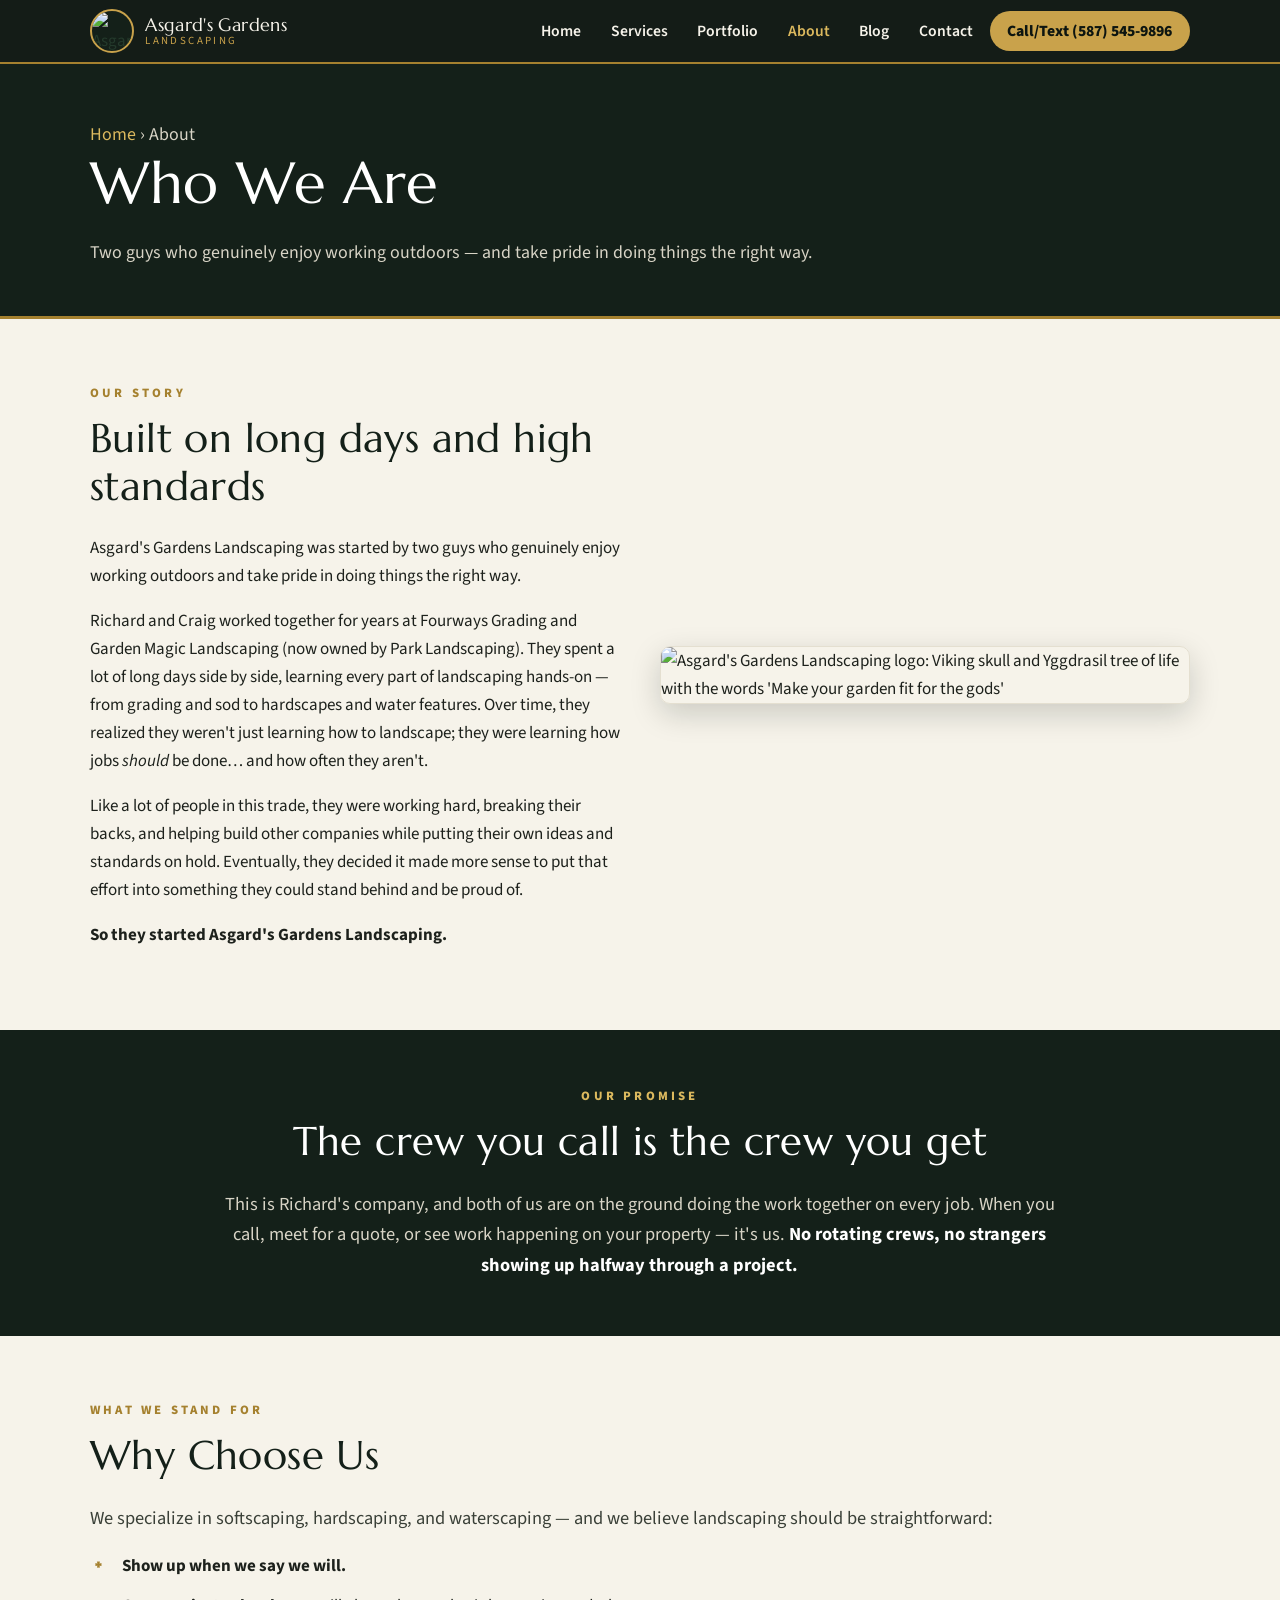
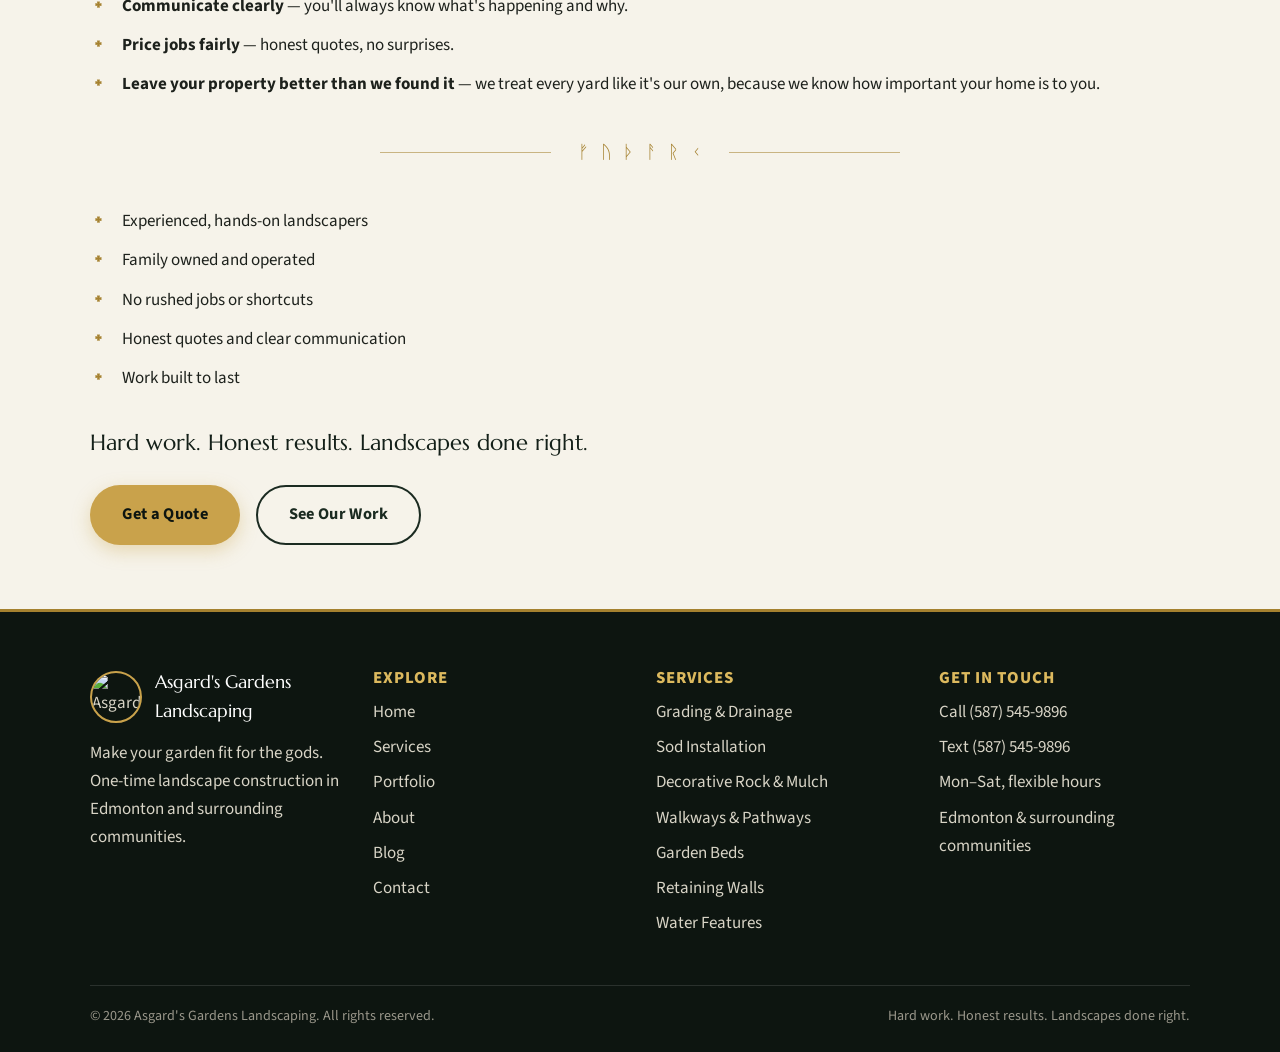
==== about.html @ a870ea30 "Point images at Squarespace CDN (binary upload unavailable via API)" ====
<!DOCTYPE html>
<html lang="en-CA">
<head>
  <meta charset="UTF-8">
  <meta name="viewport" content="width=device-width, initial-scale=1.0">
  <title>About Us | Asgard's Gardens Landscaping — Edmonton</title>
  <meta name="description" content="Asgard's Gardens Landscaping was started by Richard and Craig — hands-on Edmonton landscapers who do every job themselves. No rotating crews, no strangers. Family owned and operated. Call or text (587) 545-9896.">
  <link rel="canonical" href="https://asgardsgardenslandscaping.ca/about.html">
  <!-- TODO: replace asgardsgardenslandscaping.ca with the final domain everywhere -->
  <meta property="og:type" content="website">
  <meta property="og:title" content="About Us | Asgard's Gardens Landscaping">
  <meta property="og:description" content="Started by two guys who genuinely enjoy working outdoors. Richard and Craig do every job themselves — no rotating crews.">
  <meta property="og:image" content="https://asgardsgardenslandscaping.ca/https://images.squarespace-cdn.com/content/v1/694047f7a72a04063959a679/0494a3b2-a1cb-4e88-bb0c-d6bbcd4b5eaa/11178.png">
  <meta property="og:url" content="https://asgardsgardenslandscaping.ca/about.html">
  <meta name="twitter:card" content="summary_large_image">
  <link rel="preconnect" href="https://fonts.googleapis.com">
  <link rel="preconnect" href="https://fonts.gstatic.com" crossorigin>
  <link href="https://fonts.googleapis.com/css2?family=Marcellus&family=Source+Sans+3:ital,wght@0,400;0,600;0,700;1,400&display=swap" rel="stylesheet">
  <link rel="stylesheet" href="assets/css/style.css">
  <link rel="icon" type="image/webp" href="https://images.squarespace-cdn.com/content/v1/694047f7a72a04063959a679/f8ba49b5-67ca-477e-a8e2-eefa18473921/56887b1a-622c-43cf-9219-4ee832b93822-1_all_3742.png">
  <script type="application/ld+json">
  {
    "@context": "https://schema.org",
    "@type": "LandscapingBusiness",
    "name": "Asgard's Gardens Landscaping",
    "telephone": "+1-587-545-9896",
    "areaServed": "Edmonton, AB and surrounding communities",
    "openingHours": "Mo-Sa",
    "url": "https://asgardsgardenslandscaping.ca/about.html",
    "founder": [{ "@type": "Person", "name": "Richard" }, { "@type": "Person", "name": "Craig" }]
  }
  </script>
</head>
<body>
  <a class="skip-link" href="#main">Skip to content</a>

  <header class="site-header">
    <nav class="nav-inner" aria-label="Main navigation">
      <a class="brand" href="index.html">
        <img src="https://images.squarespace-cdn.com/content/v1/694047f7a72a04063959a679/f8ba49b5-67ca-477e-a8e2-eefa18473921/56887b1a-622c-43cf-9219-4ee832b93822-1_all_3742.png" alt="Asgard's Gardens Landscaping emblem: a Viking skull in a helmet beneath the Yggdrasil tree of life, with crossed axes" width="44" height="44">
        <span class="brand-name">Asgard's Gardens<small>Landscaping</small></span>
      </a>
      <button class="nav-toggle" aria-expanded="false" aria-controls="nav-links" aria-label="Toggle navigation menu">☰</button>
      <ul class="nav-links" id="nav-links">
        <li><a href="index.html">Home</a></li>
        <li><a href="services.html">Services</a></li>
        <li><a href="portfolio.html">Portfolio</a></li>
        <li><a href="about.html" aria-current="page">About</a></li>
        <li><a href="blog.html">Blog</a></li>
        <li><a href="contact.html">Contact</a></li>
        <li><a class="nav-call" href="tel:+15875459896">Call/Text (587) 545-9896</a></li>
      </ul>
    </nav>
  </header>

  <main id="main">
    <div class="page-hero">
      <div class="wrap">
        <p class="breadcrumb"><a href="index.html">Home</a> › About</p>
        <h1>Who We Are</h1>
        <p>Two guys who genuinely enjoy working outdoors — and take pride in doing things the right way.</p>
      </div>
    </div>

    <section aria-labelledby="story-heading">
      <div class="wrap">
        <div class="split">
          <div>
            <span class="eyebrow">Our story</span>
            <h2 id="story-heading">Built on long days and high standards</h2>
            <p>Asgard's Gardens Landscaping was started by two guys who genuinely enjoy working outdoors and take pride in doing things the right way.</p>
            <p>Richard and Craig worked together for years at Fourways Grading and Garden Magic Landscaping (now owned by Park Landscaping). They spent a lot of long days side by side, learning every part of landscaping hands-on — from grading and sod to hardscapes and water features. Over time, they realized they weren't just learning how to landscape; they were learning how jobs <em>should</em> be done… and how often they aren't.</p>
            <p>Like a lot of people in this trade, they were working hard, breaking their backs, and helping build other companies while putting their own ideas and standards on hold. Eventually, they decided it made more sense to put that effort into something they could stand behind and be proud of.</p>
            <p><strong>So they started Asgard's Gardens Landscaping.</strong></p>
          </div>
          <div>
            <img class="framed" src="https://images.squarespace-cdn.com/content/v1/694047f7a72a04063959a679/0494a3b2-a1cb-4e88-bb0c-d6bbcd4b5eaa/11178.png" alt="Asgard's Gardens Landscaping logo: Viking skull and Yggdrasil tree of life with the words 'Make your garden fit for the gods'" loading="lazy">
          </div>
        </div>
      </div>
    </section>

    <section class="section-dark" aria-labelledby="promise-heading" style="padding: 3.5rem 0;">
      <div class="wrap text-center">
        <span class="eyebrow">Our promise</span>
        <h2 id="promise-heading">The crew you call is the crew you get</h2>
        <p class="lede" style="max-width: 46em; margin: 0 auto;">This is Richard's company, and both of us are on the ground doing the work together on every job. When you call, meet for a quote, or see work happening on your property — it's us. <strong style="color:#fff;">No rotating crews, no strangers showing up halfway through a project.</strong></p>
      </div>
    </section>

    <section aria-labelledby="values-heading">
      <div class="wrap">
        <span class="eyebrow">What we stand for</span>
        <h2 id="values-heading">Why Choose Us</h2>
        <p class="lede">We specialize in softscaping, hardscaping, and waterscaping — and we believe landscaping should be straightforward:</p>
        <ul class="checklist">
          <li><strong>Show up when we say we will.</strong></li>
          <li><strong>Communicate clearly</strong> — you'll always know what's happening and why.</li>
          <li><strong>Price jobs fairly</strong> — honest quotes, no surprises.</li>
          <li><strong>Leave your property better than we found it</strong> — we treat every yard like it's our own, because we know how important your home is to you.</li>
        </ul>
        <div class="rune-divider" aria-hidden="true"><span>ᚠᚢᚦᚨᚱᚲ</span></div>
        <ul class="checklist">
          <li>Experienced, hands-on landscapers</li>
          <li>Family owned and operated</li>
          <li>No rushed jobs or shortcuts</li>
          <li>Honest quotes and clear communication</li>
          <li>Work built to last</li>
        </ul>
        <p style="font-family: var(--font-display); font-size: 1.4rem; margin-top: 2rem; color: var(--pine-900);">Hard work. Honest results. Landscapes done right.</p>
        <div class="btn-row">
          <a class="btn btn-gold" href="contact.html">Get a Quote</a>
          <a class="btn btn-outline-dark" href="portfolio.html">See Our Work</a>
        </div>
      </div>
    </section>
  </main>

  <footer class="site-footer">
    <div class="wrap">
      <div class="footer-grid">
        <div>
          <div class="footer-brand">
            <img src="https://images.squarespace-cdn.com/content/v1/694047f7a72a04063959a679/f8ba49b5-67ca-477e-a8e2-eefa18473921/56887b1a-622c-43cf-9219-4ee832b93822-1_all_3742.png" alt="Asgard's Gardens Landscaping emblem" width="52" height="52" loading="lazy">
            <span>Asgard's Gardens Landscaping</span>
          </div>
          <p>Make your garden fit for the gods. One-time landscape construction in Edmonton and surrounding communities.</p>
        </div>
        <nav aria-label="Footer navigation">
          <h3>Explore</h3>
          <ul class="footer-nav">
            <li><a href="index.html">Home</a></li>
            <li><a href="services.html">Services</a></li>
            <li><a href="portfolio.html">Portfolio</a></li>
            <li><a href="about.html">About</a></li>
            <li><a href="blog.html">Blog</a></li>
            <li><a href="contact.html">Contact</a></li>
          </ul>
        </nav>
        <nav aria-label="Footer services">
          <h3>Services</h3>
          <ul class="footer-nav">
            <li><a href="services.html#grading">Grading &amp; Drainage</a></li>
            <li><a href="services.html#sod">Sod Installation</a></li>
            <li><a href="services.html#rock">Decorative Rock &amp; Mulch</a></li>
            <li><a href="services.html#walkways">Walkways &amp; Pathways</a></li>
            <li><a href="services.html#garden-beds">Garden Beds</a></li>
            <li><a href="services.html#retaining-walls">Retaining Walls</a></li>
            <li><a href="services.html#water-features">Water Features</a></li>
          </ul>
        </nav>
        <div>
          <h3>Get in touch</h3>
          <ul class="footer-nav">
            <li><a href="tel:+15875459896">Call (587) 545-9896</a></li>
            <li><a href="sms:+15875459896">Text (587) 545-9896</a></li>
            <li>Mon–Sat, flexible hours</li>
            <li>Edmonton &amp; surrounding communities</li>
          </ul>
        </div>
      </div>
      <div class="footer-bottom">
        <span>© <span data-year>2026</span> Asgard's Gardens Landscaping. All rights reserved.</span>
        <span>Hard work. Honest results. Landscapes done right.</span>
      </div>
    </div>
  </footer>

  <script src="assets/js/main.js" defer></script>
</body>
</html>
---- assets/css/style.css ----
/* ============================================================
   Asgard's Gardens Landscaping — site styles
   Theme: tasteful Norse — deep forest green, stone, muted gold.
   ============================================================ */

:root {
  --pine-950: #0d1510;
  --pine-900: #142019;
  --pine-800: #1b2b21;
  --pine-700: #243a2c;
  --gold: #c9a24b;
  --gold-bright: #dcb95e;
  --gold-deep: #a5812f;
  --cream: #f6f3ea;
  --cream-dark: #ece7d8;
  --stone: #d8d4c6;
  --stone-mid: #9a978b;
  --stone-dark: #5c5f55;
  --ink: #1d211c;
  --ink-soft: #3a4038;
  --white: #ffffff;

  --font-display: "Marcellus", "Palatino Linotype", "Book Antiqua", Georgia, serif;
  --font-body: "Source Sans 3", -apple-system, BlinkMacSystemFont, "Segoe UI",
    Roboto, Helvetica, Arial, sans-serif;

  --radius: 10px;
  --shadow: 0 10px 30px rgba(13, 21, 16, 0.18);
  --shadow-soft: 0 4px 14px rgba(13, 21, 16, 0.10);
  --maxw: 1140px;
}

* { box-sizing: border-box; }
html { scroll-behavior: smooth; }
body {
  margin: 0;
  font-family: var(--font-body);
  color: var(--ink);
  background: var(--cream);
  line-height: 1.65;
  font-size: 17px;
  -webkit-font-smoothing: antialiased;
}
img { max-width: 100%; height: auto; display: block; }
h1, h2, h3, h4 {
  font-family: var(--font-display);
  font-weight: 400;
  line-height: 1.2;
  color: var(--pine-900);
  margin: 0 0 0.6em;
  letter-spacing: 0.01em;
}
h1 { font-size: clamp(2.2rem, 5vw, 3.6rem); }
h2 { font-size: clamp(1.7rem, 3.4vw, 2.5rem); }
h3 { font-size: 1.35rem; }
p { margin: 0 0 1em; }
a { color: var(--pine-700); }
a:hover { color: var(--gold-deep); }

.wrap { max-width: var(--maxw); margin: 0 auto; padding: 0 1.25rem; }
section { padding: 4rem 0; }

/* ---------- Runic divider (used sparingly) ---------- */
.rune-divider {
  display: flex; align-items: center; gap: 1rem;
  margin: 2.5rem auto; max-width: 520px;
  color: var(--gold-deep);
}
.rune-divider::before, .rune-divider::after {
  content: ""; height: 1px; flex: 1;
  background: currentColor; opacity: 0.55;
}
.rune-divider span {
  font-size: 1.1rem; letter-spacing: 0.65em; text-indent: 0.65em;
  white-space: nowrap; user-select: none;
}

/* ---------- Buttons ---------- */
.btn {
  display: inline-block; text-decoration: none; font-weight: 700;
  font-size: 1.02rem; letter-spacing: 0.02em;
  padding: 0.9rem 1.9rem; border-radius: 999px;
  border: 2px solid transparent; cursor: pointer;
  transition: transform 0.15s ease, box-shadow 0.15s ease, background 0.15s ease;
}
.btn:active { transform: translateY(1px); }
.btn-gold {
  background: var(--gold); color: var(--pine-950);
  box-shadow: 0 6px 18px rgba(201, 162, 75, 0.35);
}
.btn-gold:hover { background: var(--gold-bright); color: var(--pine-950); }
.btn-outline-light {
  border-color: rgba(255,255,255,0.85); color: #fff; background: transparent;
}
.btn-outline-light:hover { background: rgba(255,255,255,0.12); color: #fff; }
.btn-outline-dark {
  border-color: var(--pine-800); color: var(--pine-800); background: transparent;
}
.btn-outline-dark:hover { background: var(--pine-800); color: #fff; }
.btn-row { display: flex; gap: 1rem; flex-wrap: wrap; margin-top: 1.5rem; }

/* ---------- Header / nav ---------- */
.site-header {
  position: sticky; top: 0; z-index: 100;
  background: rgba(13, 21, 16, 0.97);
  border-bottom: 2px solid var(--gold-deep);
  backdrop-filter: blur(6px);
}
.nav-inner {
  max-width: var(--maxw); margin: 0 auto; padding: 0.55rem 1.25rem;
  display: flex; align-items: center; gap: 1rem;
}
.brand { display: flex; align-items: center; gap: 0.7rem; text-decoration: none; margin-right: auto; }
.brand img {
  width: 44px; height: 44px; object-fit: cover; object-position: top;
  border-radius: 50%; border: 2px solid var(--gold);
  background: var(--pine-900);
}
.brand-name {
  font-family: var(--font-display); color: var(--cream);
  font-size: 1.15rem; line-height: 1.15; letter-spacing: 0.02em;
}
.brand-name small {
  display: block; font-family: var(--font-body); font-size: 0.68rem;
  letter-spacing: 0.22em; text-transform: uppercase; color: var(--gold);
}
.nav-links { display: flex; align-items: center; gap: 0.25rem; list-style: none; margin: 0; padding: 0; }
.nav-links a {
  color: var(--cream); text-decoration: none; font-weight: 600; font-size: 0.98rem;
  padding: 0.55rem 0.8rem; border-radius: 6px;
}
.nav-links a:hover { color: var(--gold-bright); background: rgba(255,255,255,0.06); }
.nav-links a[aria-current="page"] { color: var(--gold-bright); }
.nav-call {
  background: var(--gold); color: var(--pine-950) !important;
  border-radius: 999px !important; padding: 0.55rem 1.1rem !important;
  font-weight: 800 !important; white-space: nowrap;
}
.nav-call:hover { background: var(--gold-bright) !important; color: var(--pine-950) !important; }
.nav-toggle {
  display: none; background: none; border: 2px solid var(--gold);
  color: var(--gold); border-radius: 8px; font-size: 1.3rem;
  padding: 0.25rem 0.65rem; cursor: pointer; line-height: 1.4;
}

/* ---------- Hero ---------- */
.hero {
  position: relative; min-height: min(88vh, 760px);
  display: flex; align-items: center;
  color: #fff; overflow: hidden; background: var(--pine-950);
}
.hero-bg {
  position: absolute; inset: 0; width: 100%; height: 100%;
  object-fit: cover; object-position: center 35%;
}
.hero::after {
  content: ""; position: absolute; inset: 0;
  background: linear-gradient(to bottom, rgba(13,21,16,0.55) 0%, rgba(13,21,16,0.35) 45%, rgba(13,21,16,0.78) 100%);
}
.hero-content { position: relative; z-index: 1; max-width: var(--maxw); margin: 0 auto; padding: 5rem 1.25rem; width: 100%; }
.hero-kicker {
  color: var(--gold-bright); text-transform: uppercase; letter-spacing: 0.28em;
  font-size: 0.82rem; font-weight: 700; margin-bottom: 1rem;
}
.hero h1 { color: #fff; max-width: 14em; margin-bottom: 0.5em; text-wrap: balance; }
.hero p.lede { font-size: 1.25rem; color: var(--stone); max-width: 34em; }

/* ---------- Page hero (interior pages) ---------- */
.page-hero {
  background: var(--pine-900); color: #fff; padding: 3.5rem 0 3rem;
  border-bottom: 3px solid var(--gold-deep);
}
.page-hero h1 { color: #fff; margin-bottom: 0.35em; }
.page-hero p { color: var(--stone); max-width: 44em; font-size: 1.12rem; margin: 0; }
.breadcrumb { font-size: 0.85rem; color: var(--stone-mid); margin-bottom: 0.75rem; }
.breadcrumb a { color: var(--gold-bright); text-decoration: none; }

/* ---------- Bold statement strip ---------- */
.creed-strip {
  background: var(--pine-950); color: var(--cream);
  text-align: center; padding: 3rem 1.25rem;
  border-top: 2px solid var(--gold-deep); border-bottom: 2px solid var(--gold-deep);
}
.creed-strip p {
  font-family: var(--font-display); font-size: clamp(1.4rem, 3vw, 2.1rem);
  margin: 0.15em 0; letter-spacing: 0.02em;
}
.creed-strip p strong { color: var(--gold-bright); font-weight: 400; }

/* ---------- Cards / grids ---------- */
.card-grid {
  display: grid; gap: 1.4rem; margin-top: 2rem;
  grid-template-columns: repeat(auto-fill, minmax(280px, 1fr));
}
.card {
  background: #fff; border-radius: var(--radius); overflow: hidden;
  box-shadow: var(--shadow-soft); border: 1px solid #e4dfd0;
  display: flex; flex-direction: column;
  transition: transform 0.18s ease, box-shadow 0.18s ease;
}
.card:hover { transform: translateY(-4px); box-shadow: var(--shadow); }
.card img { aspect-ratio: 4/3; object-fit: cover; width: 100%; }
.card-body { padding: 1.4rem 1.4rem 1.6rem; display: flex; flex-direction: column; flex: 1; }
.card-body h3 { margin-bottom: 0.4em; }
.card-body p { color: var(--ink-soft); font-size: 0.98rem; flex: 1; }
.card-link { font-weight: 700; color: var(--gold-deep); text-decoration: none; margin-top: 0.6rem; }
.card-link:hover { text-decoration: underline; }

/* ---------- Photo strip (home) ---------- */
.photo-strip {
  display: grid; gap: 0.8rem;
  grid-template-columns: repeat(auto-fit, minmax(220px, 1fr));
  margin-top: 2rem;
}
.photo-strip figure { margin: 0; border-radius: var(--radius); overflow: hidden; box-shadow: var(--shadow-soft); }
.photo-strip img { aspect-ratio: 1/1; object-fit: cover; width: 100%; transition: transform 0.3s ease; }
.photo-strip figure:hover img { transform: scale(1.04); }

/* ---------- Split layout ---------- */
.split { display: grid; gap: 2.5rem; align-items: center; }
@media (min-width: 860px) { .split { grid-template-columns: 1fr 1fr; } }
.split img.framed {
  border-radius: var(--radius); box-shadow: var(--shadow);
  border: 1px solid #e4dfd0;
}

/* ---------- Checklist ---------- */
.checklist { list-style: none; margin: 1.2rem 0; padding: 0; }
.checklist li { position: relative; padding-left: 2rem; margin-bottom: 0.7rem; }
.checklist li::before {
  content: "᛭"; position: absolute; left: 0.2rem; top: 0;
  color: var(--gold-deep); font-weight: 700;
}

/* ---------- Testimonials ---------- */
.testimonials { background: var(--cream-dark); }
.testimonial-grid { display: grid; gap: 1.4rem; margin-top: 2rem; grid-template-columns: repeat(auto-fit, minmax(300px, 1fr)); }
.testimonial {
  background: #fff; border-radius: var(--radius); padding: 1.8rem;
  border-left: 4px solid var(--gold); box-shadow: var(--shadow-soft);
}
.testimonial blockquote { margin: 0 0 1rem; font-style: italic; color: var(--ink-soft); }
.testimonial cite { font-style: normal; font-weight: 700; color: var(--pine-800); }
.placeholder-note {
  display: inline-block; margin-top: 0.8rem; font-size: 0.78rem; font-weight: 700;
  letter-spacing: 0.08em; text-transform: uppercase;
  background: #f3e6c3; color: #7a5f16; border: 1px dashed #b89a3e;
  padding: 0.3rem 0.7rem; border-radius: 6px;
}

/* ---------- CTA band ---------- */
.cta-band {
  background: var(--pine-800); color: #fff; text-align: center;
  padding: 4rem 1.25rem; border-top: 3px solid var(--gold-deep);
}
.cta-band h2 { color: #fff; }
.cta-band p { color: var(--stone); max-width: 36em; margin: 0 auto 0.5rem; }
.cta-band .btn-row { justify-content: center; }

/* ---------- Services page ---------- */
.service-block { padding: 3.5rem 0; border-bottom: 1px solid #ddd8c6; }
.service-block:last-of-type { border-bottom: none; }
.service-block .split { align-items: start; }
.service-num {
  font-family: var(--font-display); color: var(--gold-deep);
  font-size: 0.95rem; letter-spacing: 0.25em; text-transform: uppercase;
  display: block; margin-bottom: 0.4rem;
}
.service-cta { margin-top: 1.4rem; }

/* ---------- Portfolio gallery + lightbox ---------- */
.gallery {
  display: grid; gap: 1rem; margin-top: 2rem;
  grid-template-columns: repeat(auto-fill, minmax(260px, 1fr));
}
.gallery figure {
  margin: 0; border-radius: var(--radius); overflow: hidden; cursor: zoom-in;
  box-shadow: var(--shadow-soft); background: #fff; border: 1px solid #e4dfd0;
}
.gallery img { aspect-ratio: 4/3; object-fit: cover; width: 100%; transition: transform 0.3s ease; }
.gallery figure:hover img { transform: scale(1.05); }
.gallery figcaption { padding: 0.8rem 1rem; font-size: 0.92rem; color: var(--ink-soft); }
.lightbox {
  position: fixed; inset: 0; z-index: 200; display: none;
  align-items: center; justify-content: center;
  background: rgba(10, 15, 12, 0.92); padding: 2rem;
}
.lightbox.open { display: flex; }
.lightbox img {
  max-width: min(92vw, 1100px); max-height: 82vh; object-fit: contain;
  border-radius: 8px; border: 2px solid var(--gold-deep);
}
.lightbox figcaption { color: var(--stone); text-align: center; margin-top: 0.8rem; font-size: 1rem; }
.lightbox-close, .lightbox-prev, .lightbox-next {
  position: absolute; background: rgba(255,255,255,0.08); color: #fff;
  border: 1px solid rgba(255,255,255,0.35); border-radius: 50%;
  width: 48px; height: 48px; font-size: 1.4rem; cursor: pointer;
  display: flex; align-items: center; justify-content: center;
}
.lightbox-close:hover, .lightbox-prev:hover, .lightbox-next:hover { background: var(--gold); color: var(--pine-950); }
.lightbox-close { top: 1.2rem; right: 1.2rem; }
.lightbox-prev { left: 1.2rem; top: 50%; transform: translateY(-50%); }
.lightbox-next { right: 1.2rem; top: 50%; transform: translateY(-50%); }

/* ---------- Blog page ---------- */
.blog-hero-card {
  background: #fff; border-radius: var(--radius); box-shadow: var(--shadow-soft);
  border: 1px solid #e4dfd0; padding: 2.2rem; margin-top: 2rem;
}
.blog-topics { display: grid; gap: 1rem; margin-top: 1.5rem; grid-template-columns: repeat(auto-fit, minmax(240px, 1fr)); }
.blog-topic {
  background: var(--pine-900); color: var(--cream); border-radius: var(--radius);
  padding: 1.4rem; border-top: 3px solid var(--gold);
}
.blog-topic h3 { color: var(--gold-bright); font-size: 1.1rem; }
.blog-topic p { font-size: 0.95rem; color: var(--stone); margin: 0; }

/* ---------- Contact ---------- */
.contact-actions { display: grid; gap: 1.2rem; margin: 2rem 0; grid-template-columns: repeat(auto-fit, minmax(260px, 1fr)); }
.contact-card {
  background: #fff; border-radius: var(--radius); padding: 2rem; text-align: center;
  box-shadow: var(--shadow-soft); border: 1px solid #e4dfd0;
}
.contact-card h3 { margin-bottom: 0.3em; }
.contact-card .big-number {
  font-family: var(--font-display); font-size: 1.7rem; color: var(--pine-900);
  display: block; margin: 0.4rem 0 1rem; text-decoration: none;
}
.contact-card .big-number:hover { color: var(--gold-deep); }
.quote-form {
  background: #fff; border-radius: var(--radius); padding: 2.2rem;
  box-shadow: var(--shadow-soft); border: 1px solid #e4dfd0; margin-top: 2rem;
}
.form-grid { display: grid; gap: 1.1rem; grid-template-columns: 1fr 1fr; }
.form-grid .full { grid-column: 1 / -1; }
label { display: block; font-weight: 700; margin-bottom: 0.35rem; font-size: 0.95rem; }
input[type="text"], input[type="tel"], select, textarea {
  width: 100%; padding: 0.8rem 0.9rem; font-size: 1rem; font-family: inherit;
  border: 1.5px solid #cfc9b4; border-radius: 8px; background: var(--cream);
  color: var(--ink);
}
input:focus, select:focus, textarea:focus {
  outline: 3px solid rgba(201, 162, 75, 0.4); border-color: var(--gold-deep);
}
textarea { min-height: 130px; resize: vertical; }
.form-hint { font-size: 0.9rem; color: var(--stone-dark); margin-top: 0.8rem; }
.info-list { list-style: none; padding: 0; margin: 1rem 0; }
.info-list li { margin-bottom: 0.6rem; }
.info-list strong { color: var(--pine-800); }

/* ---------- Footer ---------- */
.site-footer { background: var(--pine-950); color: var(--stone); padding: 3.5rem 0 1.5rem; border-top: 3px solid var(--gold-deep); }
.footer-grid { display: grid; gap: 2rem; grid-template-columns: repeat(auto-fit, minmax(230px, 1fr)); margin-bottom: 2.5rem; }
.site-footer h3 { color: var(--gold-bright); font-size: 1.05rem; letter-spacing: 0.06em; text-transform: uppercase; font-family: var(--font-body); font-weight: 800; }
.site-footer a { color: var(--stone); text-decoration: none; }
.site-footer a:hover { color: var(--gold-bright); }
.footer-nav { list-style: none; padding: 0; margin: 0; }
.footer-nav li { margin-bottom: 0.45rem; }
.footer-brand { display: flex; align-items: center; gap: 0.8rem; margin-bottom: 0.8rem; }
.footer-brand img { width: 52px; height: 52px; object-fit: cover; object-position: top; border-radius: 50%; border: 2px solid var(--gold); }
.footer-brand span { font-family: var(--font-display); color: #fff; font-size: 1.1rem; }
.footer-bottom {
  border-top: 1px solid rgba(255,255,255,0.12); padding-top: 1.2rem;
  display: flex; justify-content: space-between; gap: 1rem; flex-wrap: wrap;
  font-size: 0.88rem; color: var(--stone-mid);
}

/* ---------- Utilities ---------- */
.text-center { text-align: center; }
.lede { font-size: 1.15rem; color: var(--ink-soft); }
.section-dark { background: var(--pine-900); color: var(--cream); }
.section-dark h2, .section-dark h3 { color: #fff; }
.section-dark .lede, .section-dark p { color: var(--stone); }
.eyebrow {
  text-transform: uppercase; letter-spacing: 0.25em; font-size: 0.8rem;
  font-weight: 800; color: var(--gold-deep); margin-bottom: 0.6rem; display: block;
}
.section-dark .eyebrow { color: var(--gold-bright); }
.skip-link {
  position: absolute; left: -9999px; top: 0; background: var(--gold);
  color: var(--pine-950); padding: 0.6rem 1rem; z-index: 300; font-weight: 700;
}
.skip-link:focus { left: 0.5rem; top: 0.5rem; }

/* ---------- Responsive ---------- */
@media (max-width: 900px) {
  .nav-toggle { display: block; }
  .nav-links {
    display: none; position: absolute; top: 100%; left: 0; right: 0;
    background: var(--pine-950); flex-direction: column; align-items: stretch;
    padding: 0.8rem 1.25rem 1.2rem; border-bottom: 2px solid var(--gold-deep);
  }
  .nav-links.open { display: flex; }
  .nav-links a { padding: 0.8rem 0.4rem; border-bottom: 1px solid rgba(255,255,255,0.08); }
  .nav-call { text-align: center; margin-top: 0.6rem; }
  .site-header .nav-inner { position: relative; }
}
@media (max-width: 640px) {
  section { padding: 2.8rem 0; }
  .form-grid { grid-template-columns: 1fr; }
  .btn-row .btn { flex: 1 1 100%; text-align: center; }
  .lightbox-prev { left: 0.4rem; } .lightbox-next { right: 0.4rem; }
}
@media (prefers-reduced-motion: reduce) {
  html { scroll-behavior: auto; }
  *, *::before, *::after { transition: none !important; }
}
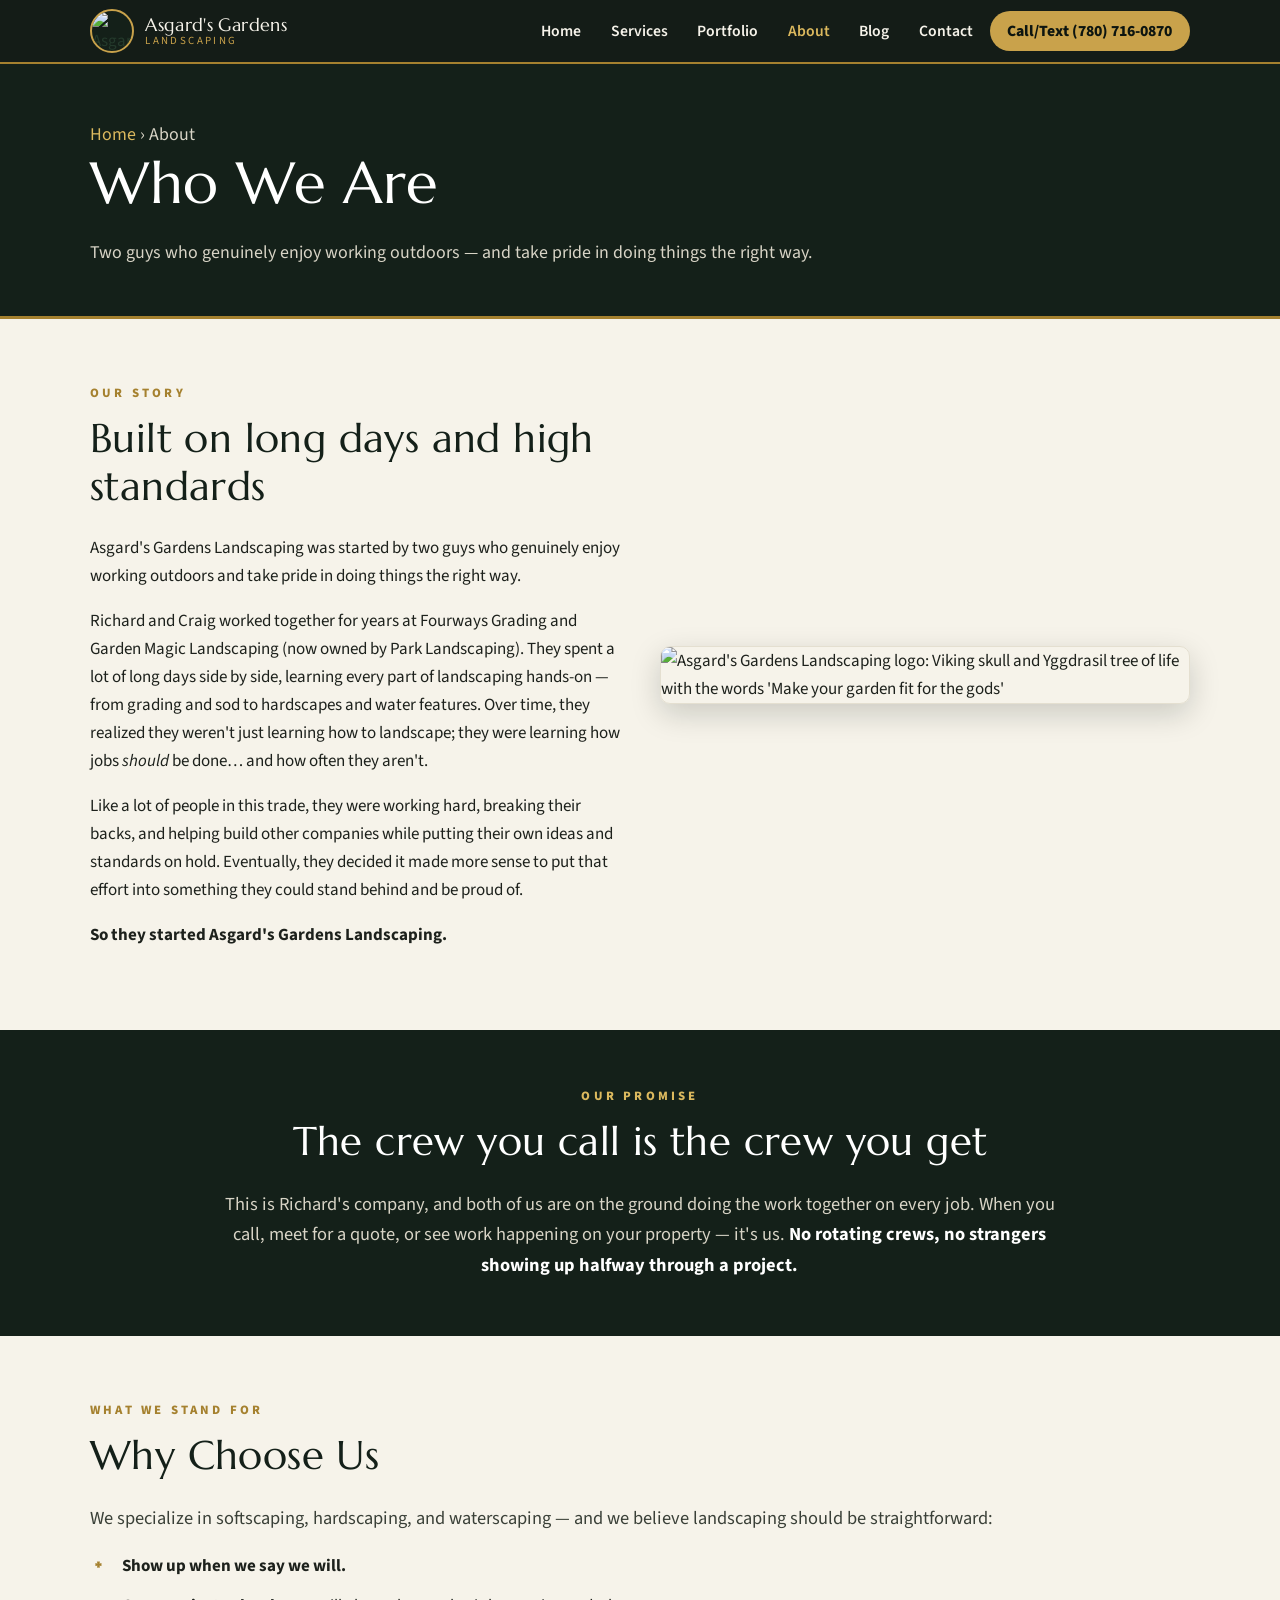
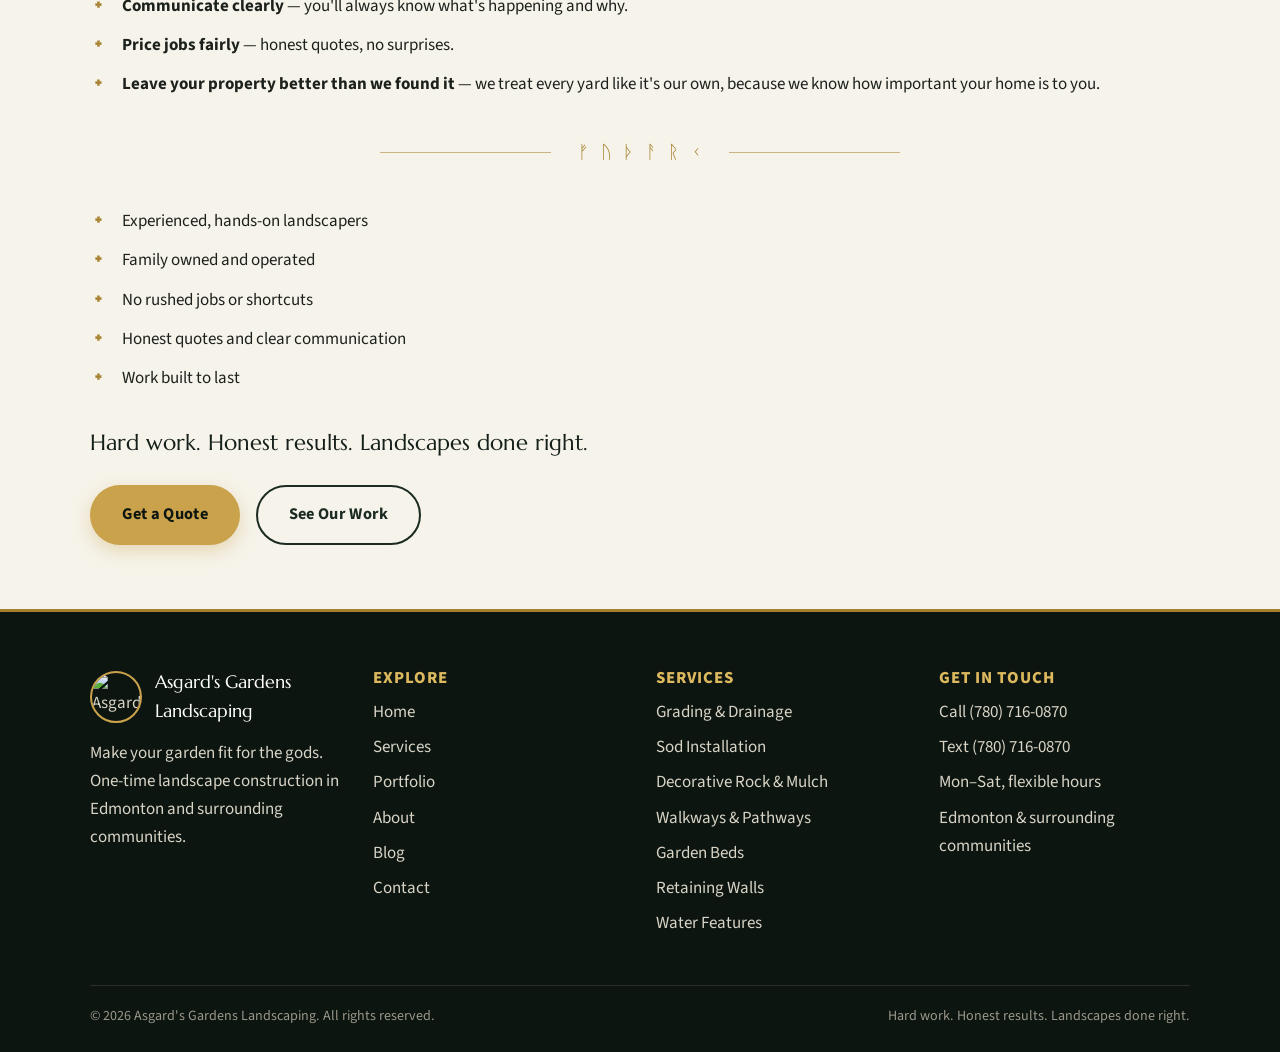
==== commit 1afee44c: "Route all calls/texts to (780) 716-0870" ====
--- a/about.html
+++ b/about.html
@@ -4,7 +4,7 @@
   <meta charset="UTF-8">
   <meta name="viewport" content="width=device-width, initial-scale=1.0">
   <title>About Us | Asgard's Gardens Landscaping — Edmonton</title>
-  <meta name="description" content="Asgard's Gardens Landscaping was started by Richard and Craig — hands-on Edmonton landscapers who do every job themselves. No rotating crews, no strangers. Family owned and operated. Call or text (587) 545-9896.">
+  <meta name="description" content="Asgard's Gardens Landscaping was started by Richard and Craig — hands-on Edmonton landscapers who do every job themselves. No rotating crews, no strangers. Family owned and operated. Call or text (780) 716-0870.">
   <link rel="canonical" href="https://asgardsgardenslandscaping.ca/about.html">
   <!-- TODO: replace asgardsgardenslandscaping.ca with the final domain everywhere -->
   <meta property="og:type" content="website">
@@ -23,7 +23,7 @@
     "@context": "https://schema.org",
     "@type": "LandscapingBusiness",
     "name": "Asgard's Gardens Landscaping",
-    "telephone": "+1-587-545-9896",
+    "telephone": "+1-780-716-0870",
     "areaServed": "Edmonton, AB and surrounding communities",
     "openingHours": "Mo-Sa",
     "url": "https://asgardsgardenslandscaping.ca/about.html",
@@ -48,7 +48,7 @@
         <li><a href="about.html" aria-current="page">About</a></li>
         <li><a href="blog.html">Blog</a></li>
         <li><a href="contact.html">Contact</a></li>
-        <li><a class="nav-call" href="tel:+15875459896">Call/Text (587) 545-9896</a></li>
+        <li><a class="nav-call" href="tel:+17807160870">Call/Text (780) 716-0870</a></li>
       </ul>
     </nav>
   </header>
@@ -152,8 +152,8 @@
         <div>
           <h3>Get in touch</h3>
           <ul class="footer-nav">
-            <li><a href="tel:+15875459896">Call (587) 545-9896</a></li>
-            <li><a href="sms:+15875459896">Text (587) 545-9896</a></li>
+            <li><a href="tel:+17807160870">Call (780) 716-0870</a></li>
+            <li><a href="sms:+17807160870">Text (780) 716-0870</a></li>
             <li>Mon–Sat, flexible hours</li>
             <li>Edmonton &amp; surrounding communities</li>
           </ul>
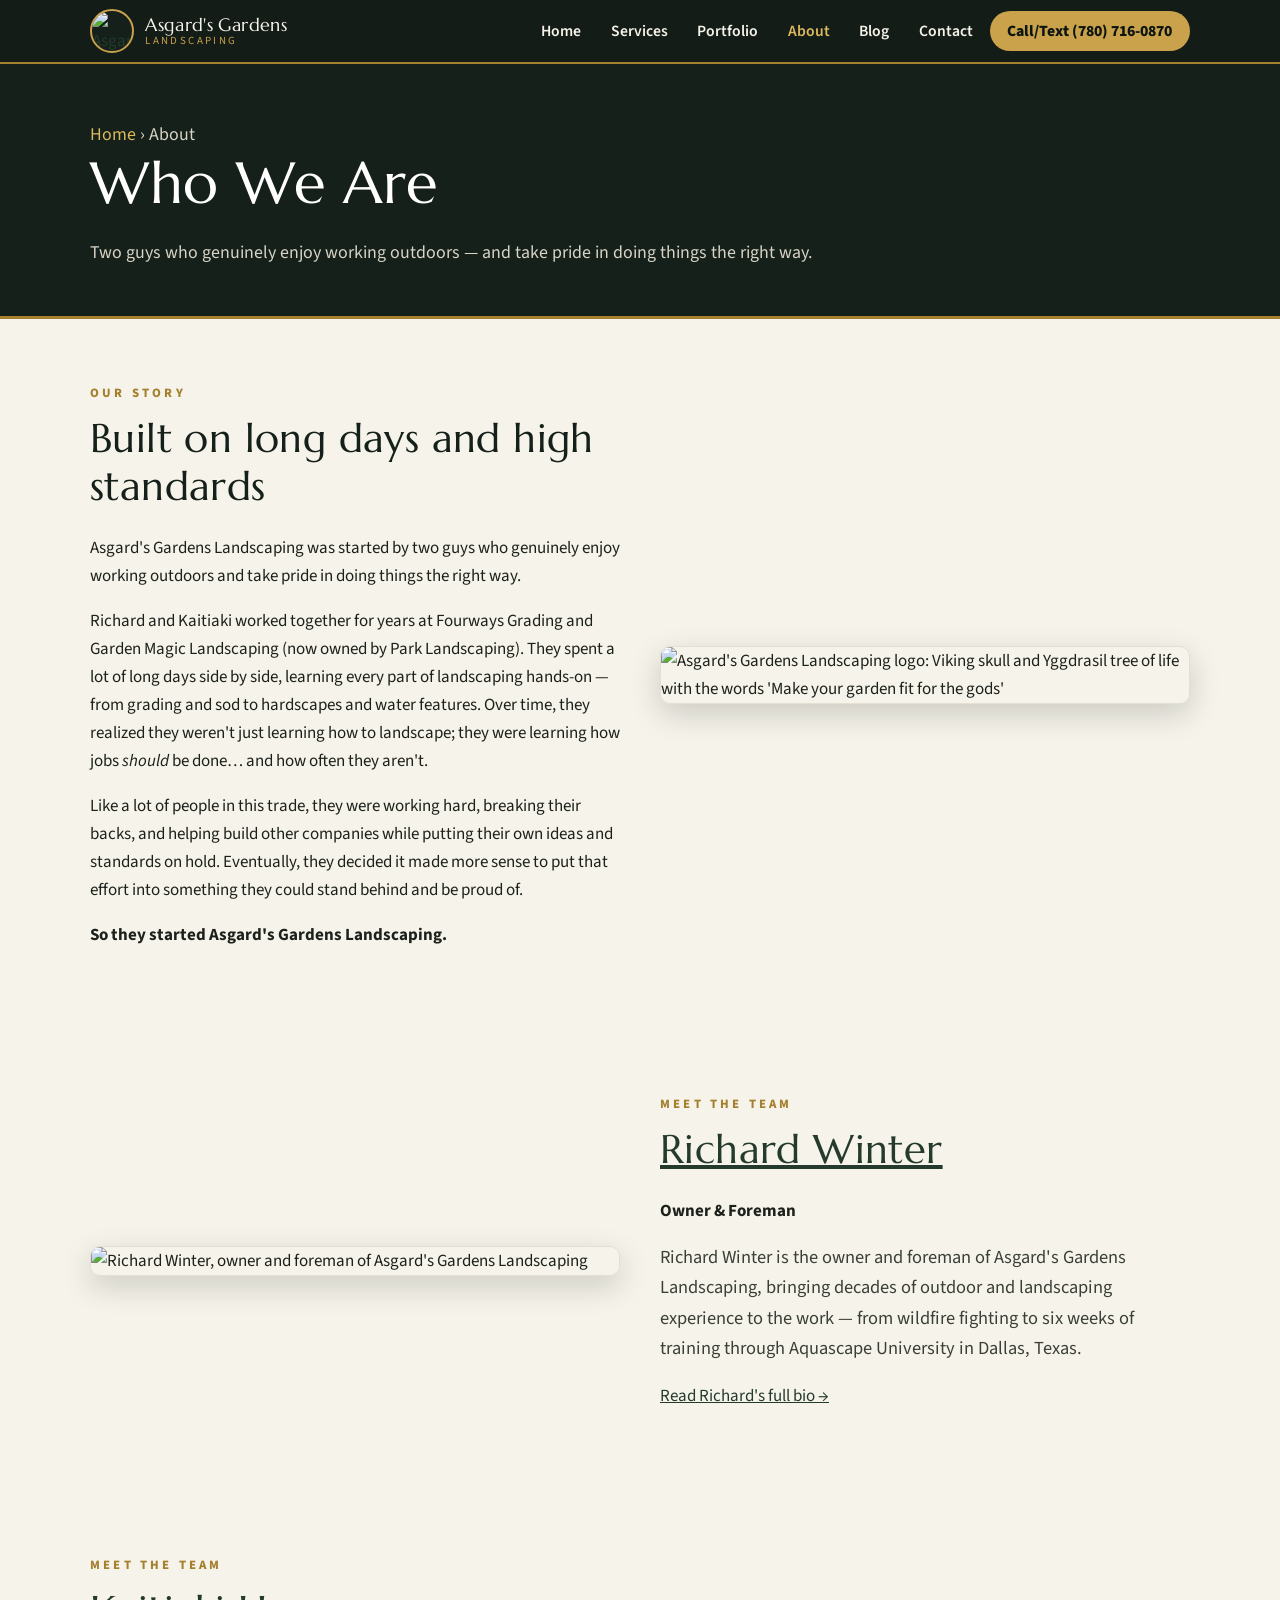
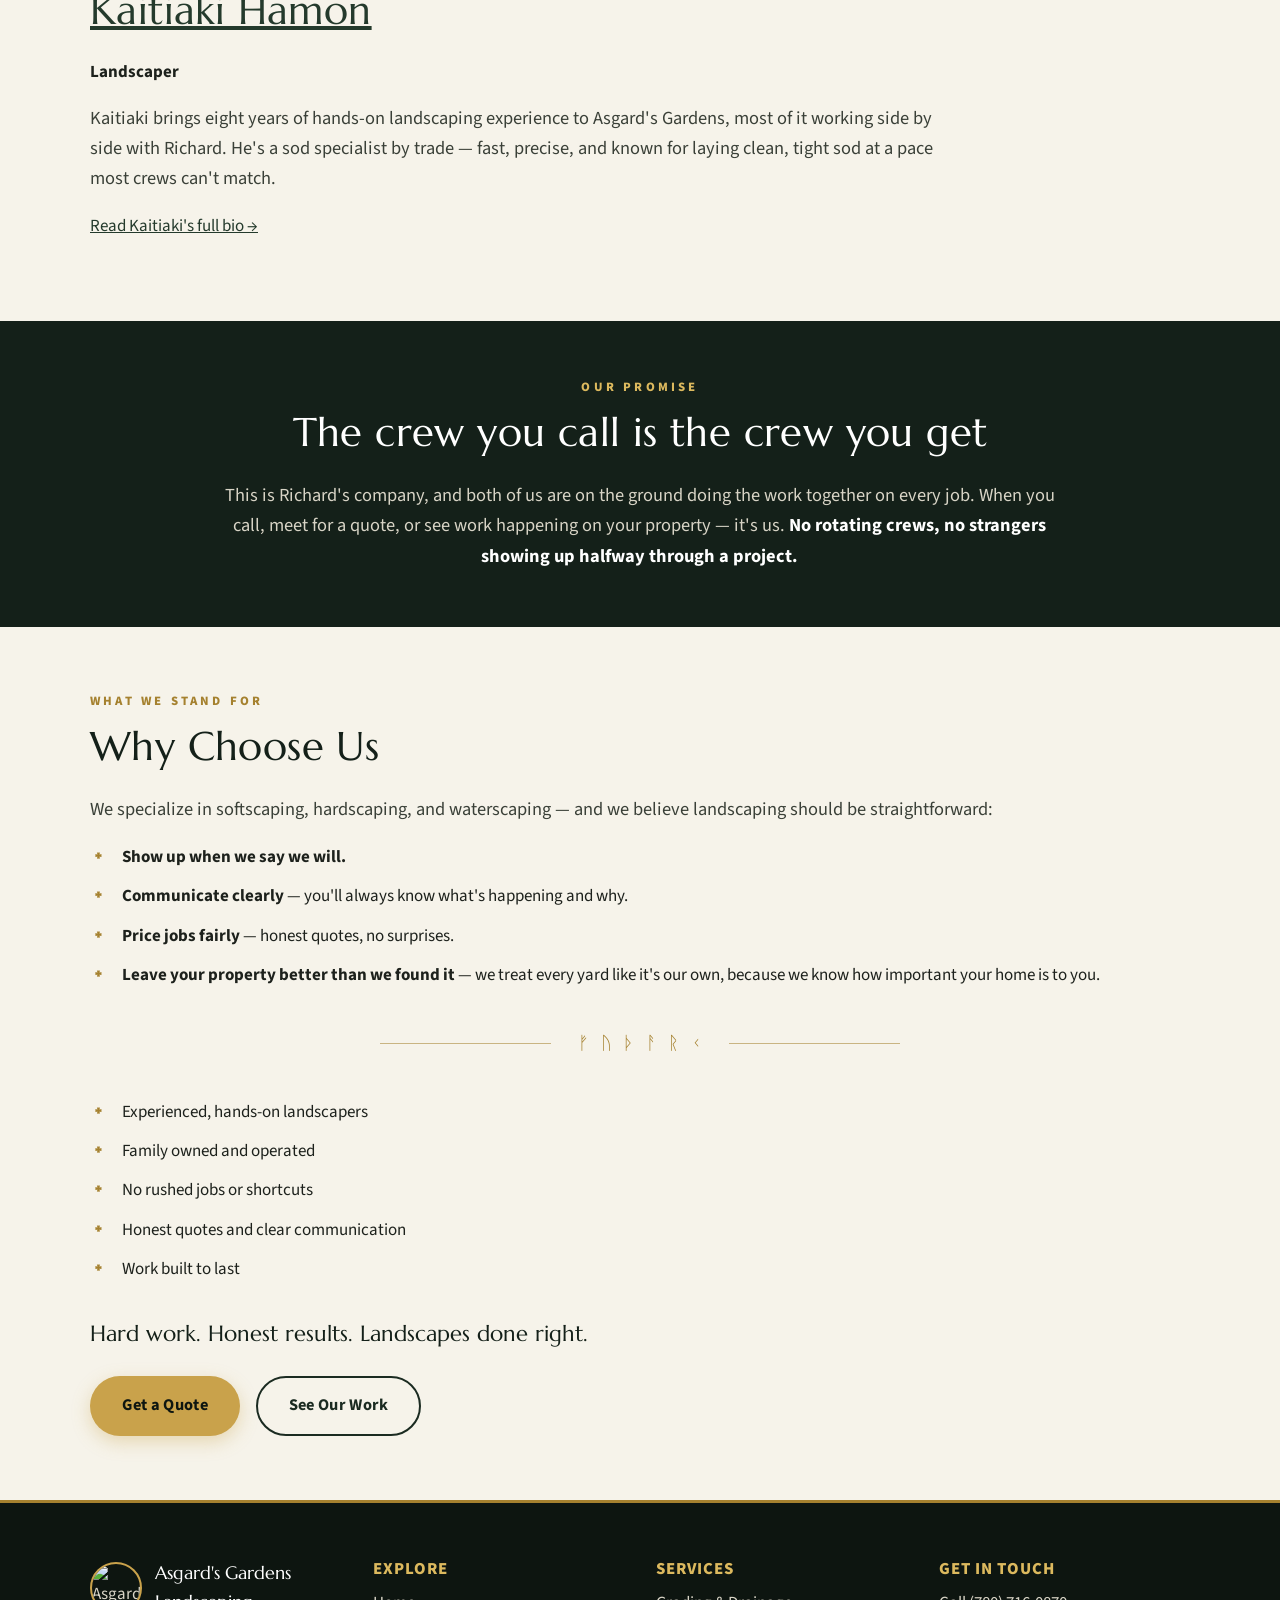
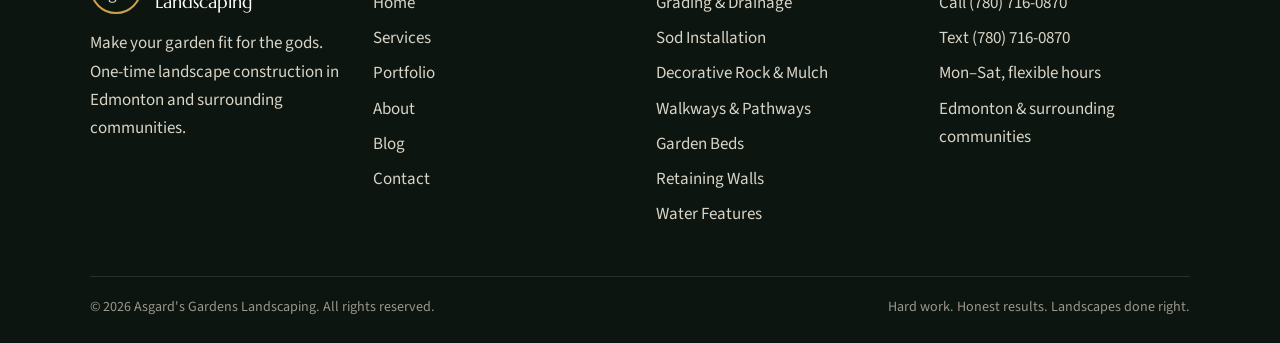
==== commit b3d8b2ea: "About page: team bios, Kaitiaki naming" ====
--- a/about.html
+++ b/about.html
@@ -4,12 +4,12 @@
   <meta charset="UTF-8">
   <meta name="viewport" content="width=device-width, initial-scale=1.0">
   <title>About Us | Asgard's Gardens Landscaping — Edmonton</title>
-  <meta name="description" content="Asgard's Gardens Landscaping was started by Richard and Craig — hands-on Edmonton landscapers who do every job themselves. No rotating crews, no strangers. Family owned and operated. Call or text (780) 716-0870.">
+  <meta name="description" content="Asgard's Gardens Landscaping was started by Richard and Kaitiaki — hands-on Edmonton landscapers who do every job themselves. No rotating crews, no strangers. Family owned and operated. Call or text (780) 716-0870.">
   <link rel="canonical" href="https://asgardsgardenslandscaping.ca/about.html">
   <!-- TODO: replace asgardsgardenslandscaping.ca with the final domain everywhere -->
   <meta property="og:type" content="website">
   <meta property="og:title" content="About Us | Asgard's Gardens Landscaping">
-  <meta property="og:description" content="Started by two guys who genuinely enjoy working outdoors. Richard and Craig do every job themselves — no rotating crews.">
+  <meta property="og:description" content="Started by two guys who genuinely enjoy working outdoors. Richard and Kaitiaki do every job themselves — no rotating crews.">
   <meta property="og:image" content="https://asgardsgardenslandscaping.ca/https://images.squarespace-cdn.com/content/v1/694047f7a72a04063959a679/0494a3b2-a1cb-4e88-bb0c-d6bbcd4b5eaa/11178.png">
   <meta property="og:url" content="https://asgardsgardenslandscaping.ca/about.html">
   <meta name="twitter:card" content="summary_large_image">
@@ -27,7 +27,7 @@
     "areaServed": "Edmonton, AB and surrounding communities",
     "openingHours": "Mo-Sa",
     "url": "https://asgardsgardenslandscaping.ca/about.html",
-    "founder": [{ "@type": "Person", "name": "Richard" }, { "@type": "Person", "name": "Craig" }]
+    "founder": [{ "@type": "Person", "name": "Richard Winter" }, { "@type": "Person", "name": "Kaitiaki Hamon" }]
   }
   </script>
 </head>
@@ -69,7 +69,7 @@
             <span class="eyebrow">Our story</span>
             <h2 id="story-heading">Built on long days and high standards</h2>
             <p>Asgard's Gardens Landscaping was started by two guys who genuinely enjoy working outdoors and take pride in doing things the right way.</p>
-            <p>Richard and Craig worked together for years at Fourways Grading and Garden Magic Landscaping (now owned by Park Landscaping). They spent a lot of long days side by side, learning every part of landscaping hands-on — from grading and sod to hardscapes and water features. Over time, they realized they weren't just learning how to landscape; they were learning how jobs <em>should</em> be done… and how often they aren't.</p>
+            <p>Richard and Kaitiaki worked together for years at Fourways Grading and Garden Magic Landscaping (now owned by Park Landscaping). They spent a lot of long days side by side, learning every part of landscaping hands-on — from grading and sod to hardscapes and water features. Over time, they realized they weren't just learning how to landscape; they were learning how jobs <em>should</em> be done… and how often they aren't.</p>
             <p>Like a lot of people in this trade, they were working hard, breaking their backs, and helping build other companies while putting their own ideas and standards on hold. Eventually, they decided it made more sense to put that effort into something they could stand behind and be proud of.</p>
             <p><strong>So they started Asgard's Gardens Landscaping.</strong></p>
           </div>
@@ -77,6 +77,33 @@
             <img class="framed" src="https://images.squarespace-cdn.com/content/v1/694047f7a72a04063959a679/0494a3b2-a1cb-4e88-bb0c-d6bbcd4b5eaa/11178.png" alt="Asgard's Gardens Landscaping logo: Viking skull and Yggdrasil tree of life with the words 'Make your garden fit for the gods'" loading="lazy">
           </div>
         </div>
+      </div>
+    </section>
+
+    <section aria-labelledby="richard-heading">
+      <div class="wrap">
+        <div class="split">
+          <div>
+            <img class="framed" src="assets/img/richard-winter.jpg" alt="Richard Winter, owner and foreman of Asgard's Gardens Landscaping" loading="lazy">
+          </div>
+          <div>
+            <span class="eyebrow">Meet the team</span>
+            <h2 id="richard-heading"><a href="richard-winter.html">Richard Winter</a></h2>
+            <p><strong>Owner &amp; Foreman</strong></p>
+            <p class="lede">Richard Winter is the owner and foreman of Asgard's Gardens Landscaping, bringing decades of outdoor and landscaping experience to the work — from wildfire fighting to six weeks of training through Aquascape University in Dallas, Texas.</p>
+            <p><a href="richard-winter.html">Read Richard's full bio →</a></p>
+          </div>
+        </div>
+      </div>
+    </section>
+
+    <section aria-labelledby="kaitiaki-heading">
+      <div class="wrap">
+        <span class="eyebrow">Meet the team</span>
+        <h2 id="kaitiaki-heading"><a href="kaitiaki.html">Kaitiaki Hamon</a></h2>
+        <p><strong>Landscaper</strong></p>
+        <p class="lede" style="max-width: 46em;">Kaitiaki brings eight years of hands-on landscaping experience to Asgard's Gardens, most of it working side by side with Richard. He's a sod specialist by trade — fast, precise, and known for laying clean, tight sod at a pace most crews can't match.</p>
+        <p><a href="kaitiaki.html">Read Kaitiaki's full bio →</a></p>
       </div>
     </section>
 
--- a/assets/css/style.css
+++ b/assets/css/style.css
@@ -405,3 +405,23 @@
   html { scroll-behavior: auto; }
   *, *::before, *::after { transition: none !important; }
 }
+
+/* ---------- Blog archive index ---------- */
+.archive-list { list-style: none; margin: 0; padding: 0; }
+.archive-list li { border-bottom: 1px solid #e4dfd0; }
+.archive-list li:last-child { border-bottom: none; }
+.archive-list a {
+  display: flex; gap: 1.2rem; align-items: baseline;
+  padding: 0.8rem 0.4rem; text-decoration: none; color: inherit; border-radius: 6px;
+}
+.archive-list a:hover { background: #f6f3ea; }
+.archive-list time {
+  flex: 0 0 7.5rem; font-size: 0.85rem; color: var(--stone-dark);
+  font-variant-numeric: tabular-nums;
+}
+.archive-list span { font-weight: 600; }
+.archive-list a:hover span { color: var(--gold-dark, #8a6d2f); text-decoration: underline; }
+@media (max-width: 560px) {
+  .archive-list a { flex-direction: column; gap: 0.15rem; }
+  .archive-list time { flex: none; }
+}
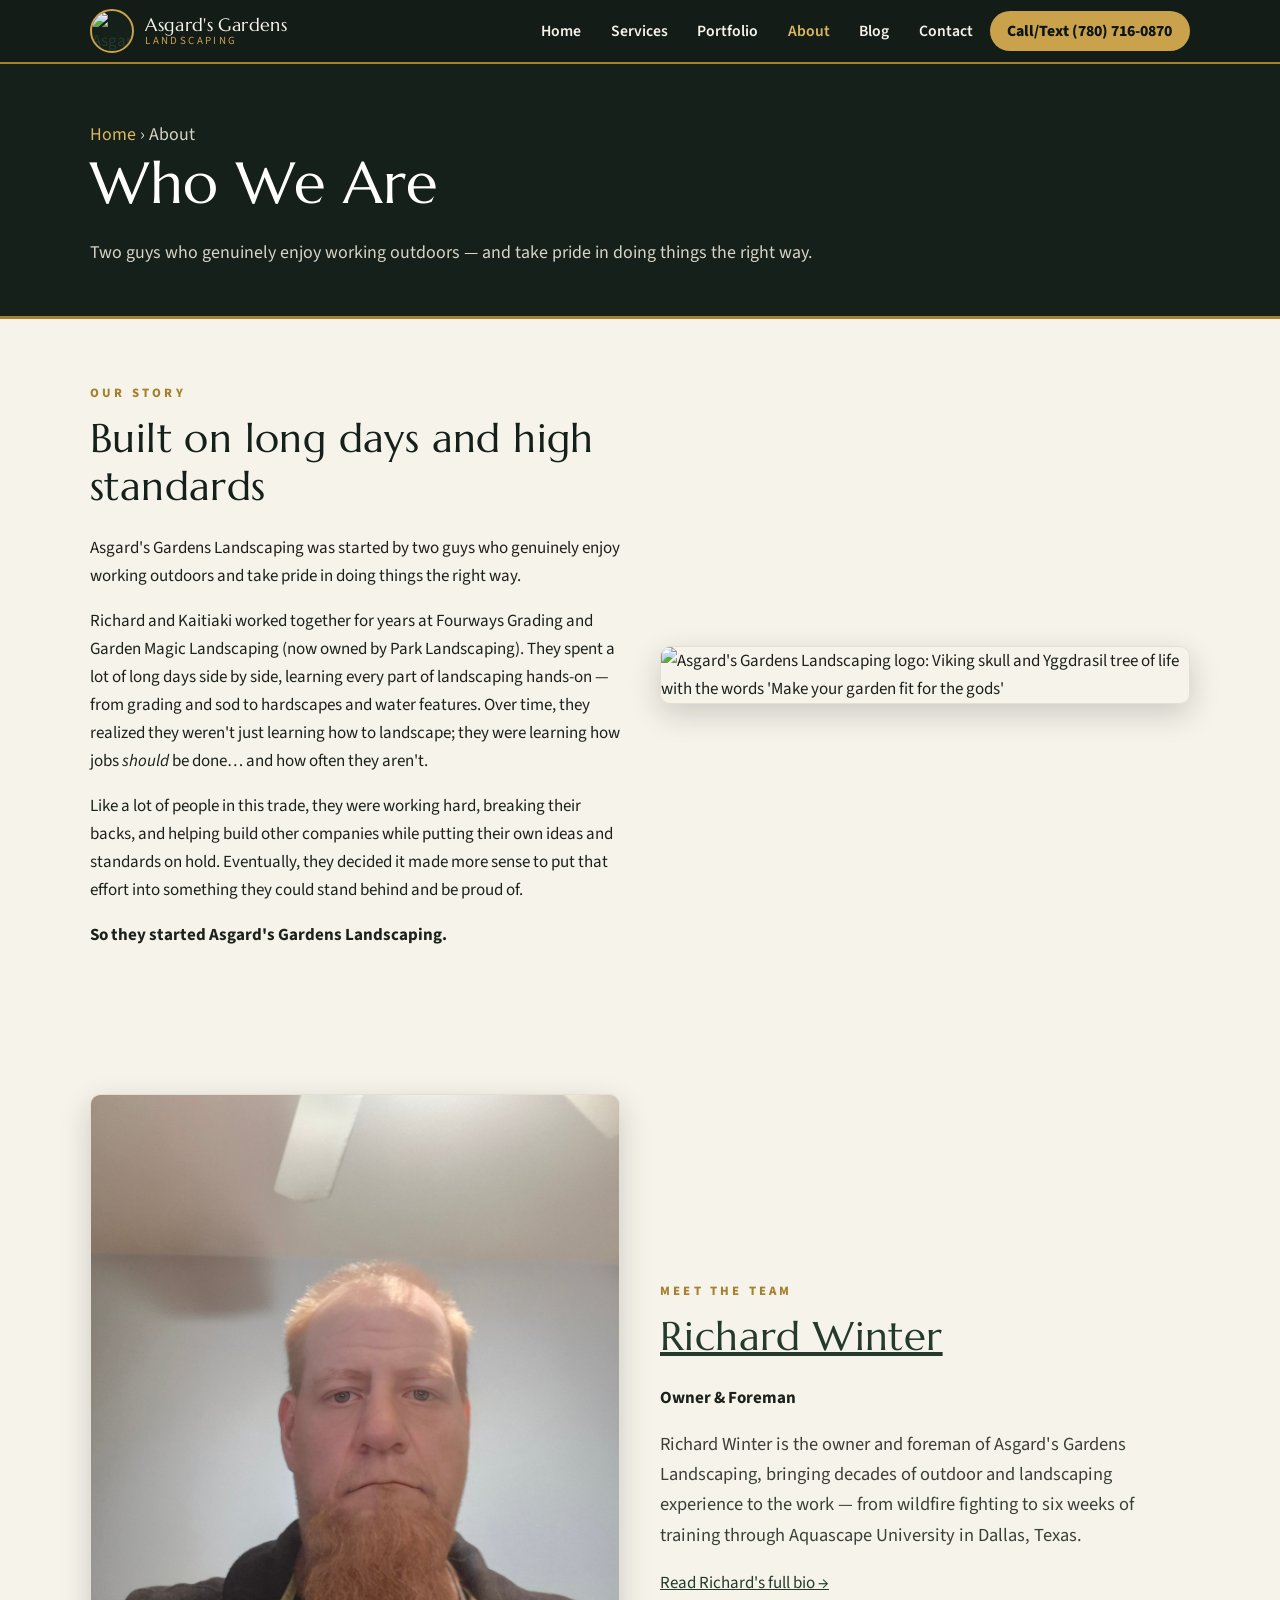
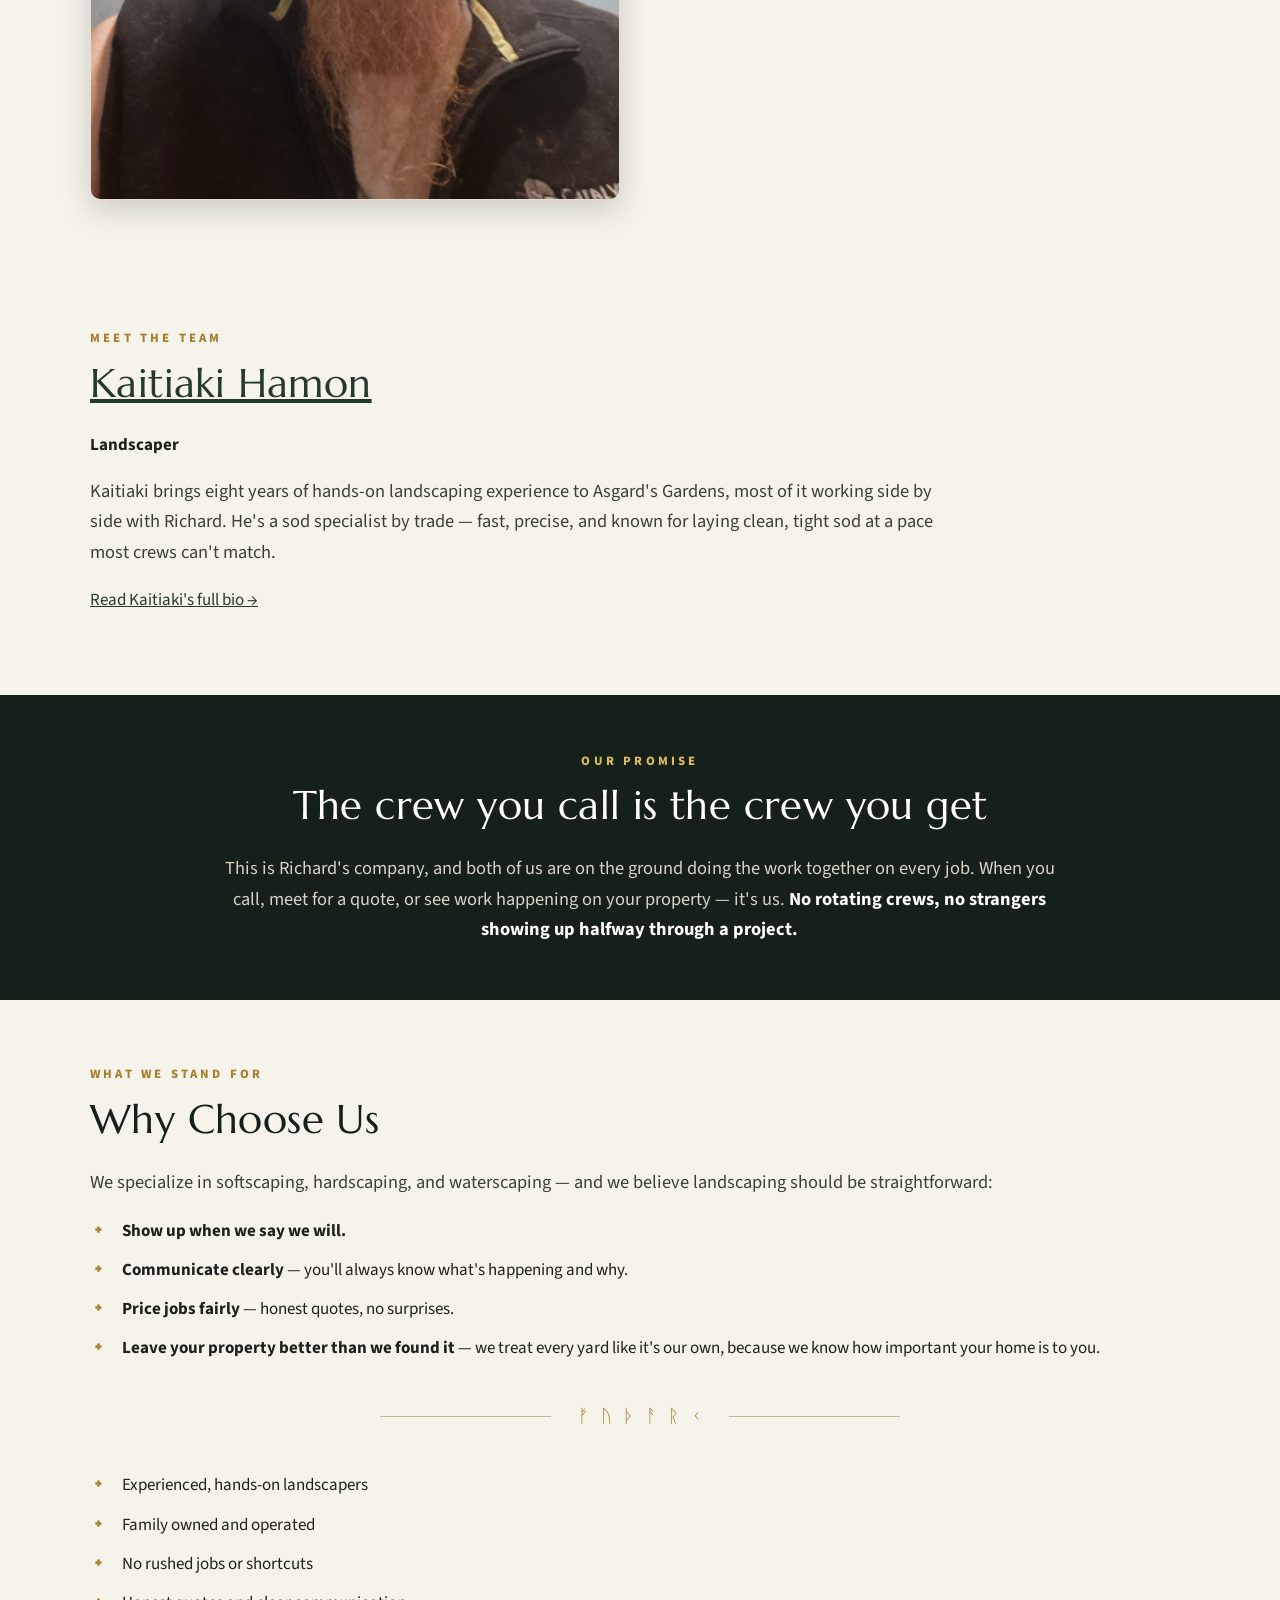
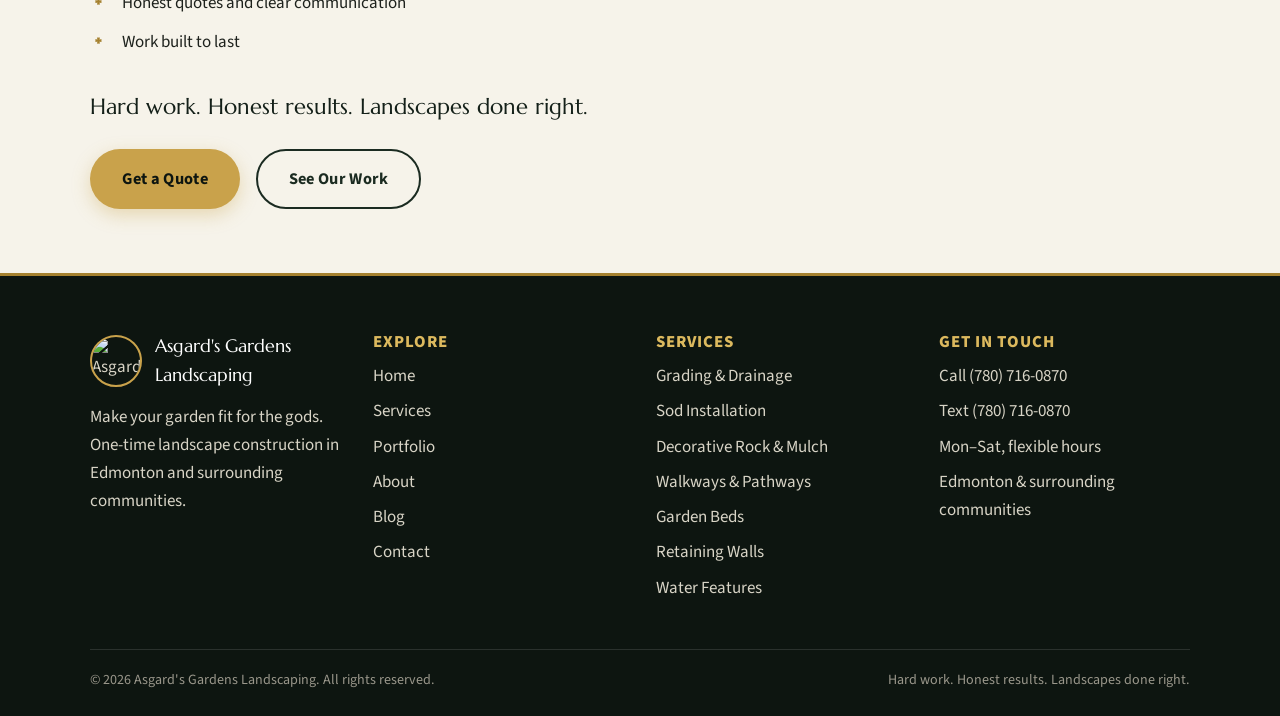
==== commit 122091d5: "Point Richard photo at uploaded filename" ====
--- a/about.html
+++ b/about.html
@@ -84,7 +84,7 @@
       <div class="wrap">
         <div class="split">
           <div>
-            <img class="framed" src="assets/img/richard-winter.jpg" alt="Richard Winter, owner and foreman of Asgard's Gardens Landscaping" loading="lazy">
+            <img class="framed" src="assets/img/IMG_20261007_150405.jpg" alt="Richard Winter, owner and foreman of Asgard's Gardens Landscaping" loading="lazy">
           </div>
           <div>
             <span class="eyebrow">Meet the team</span>
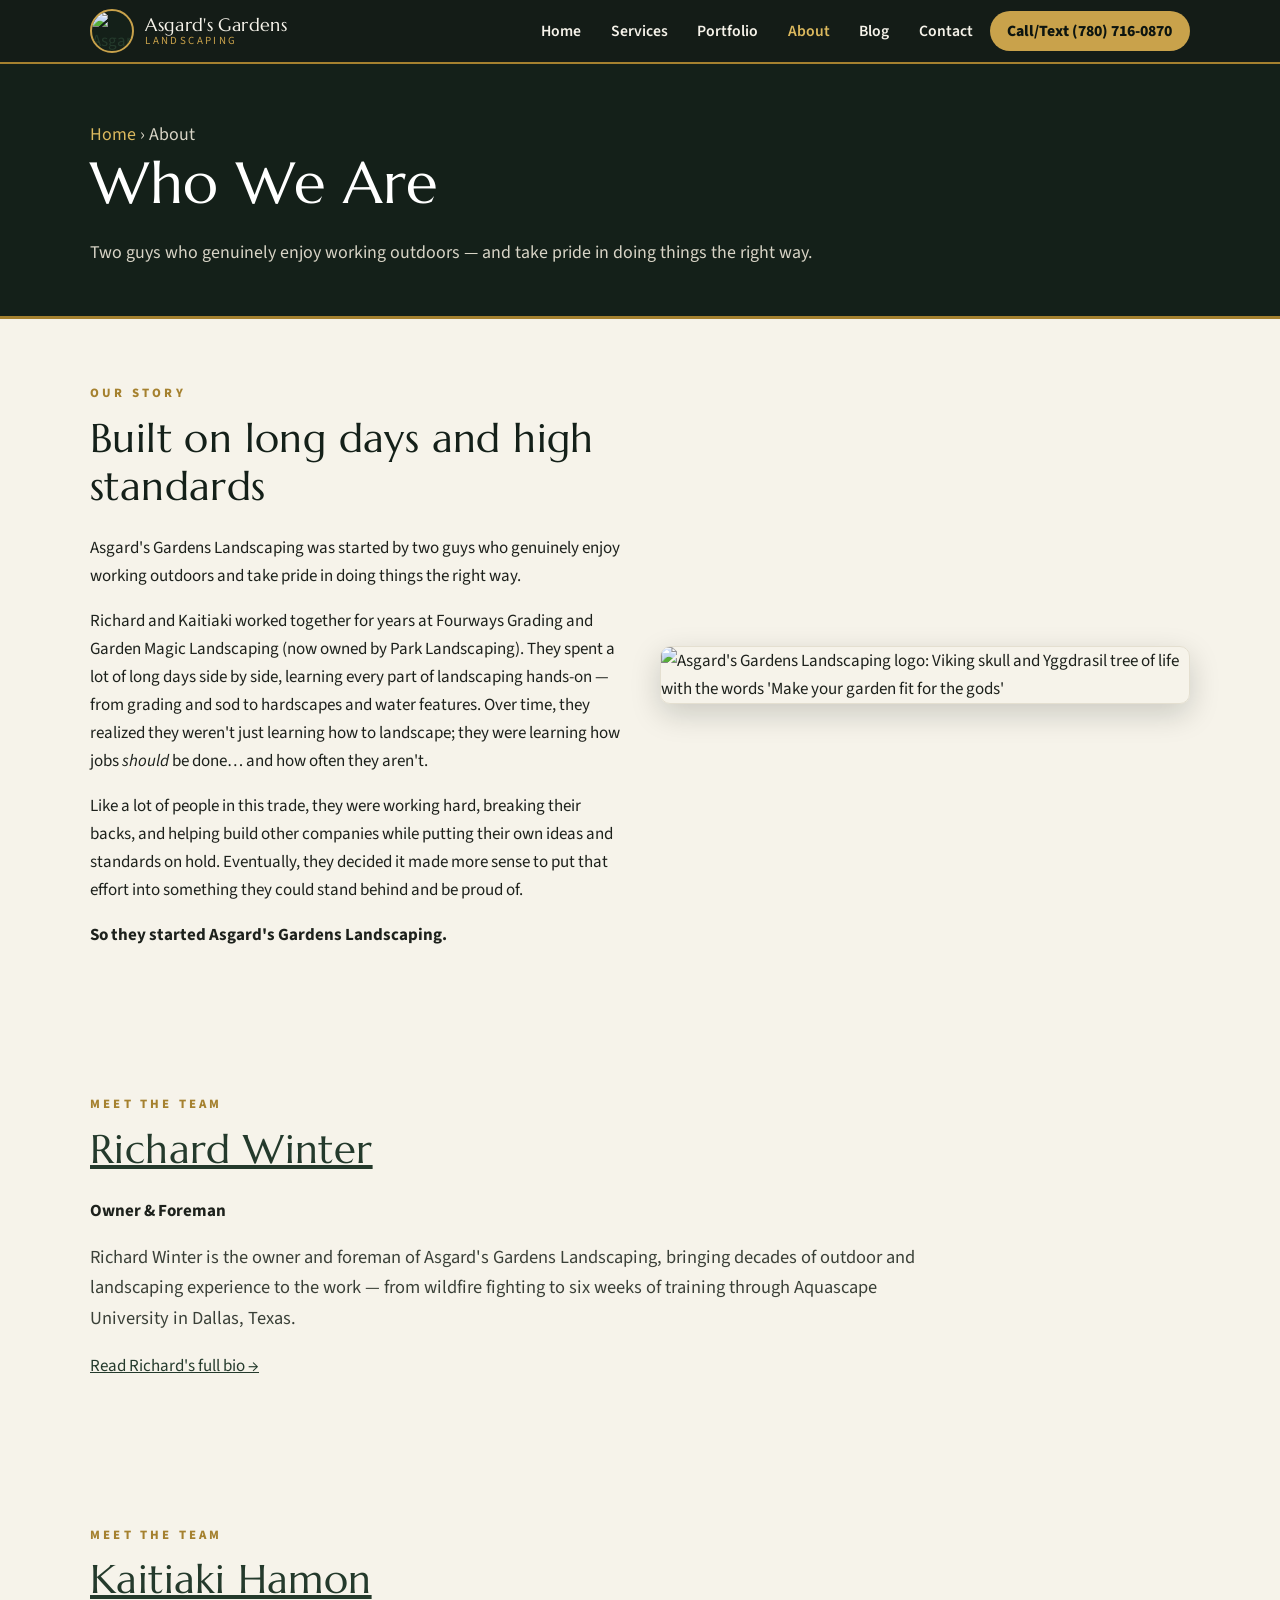
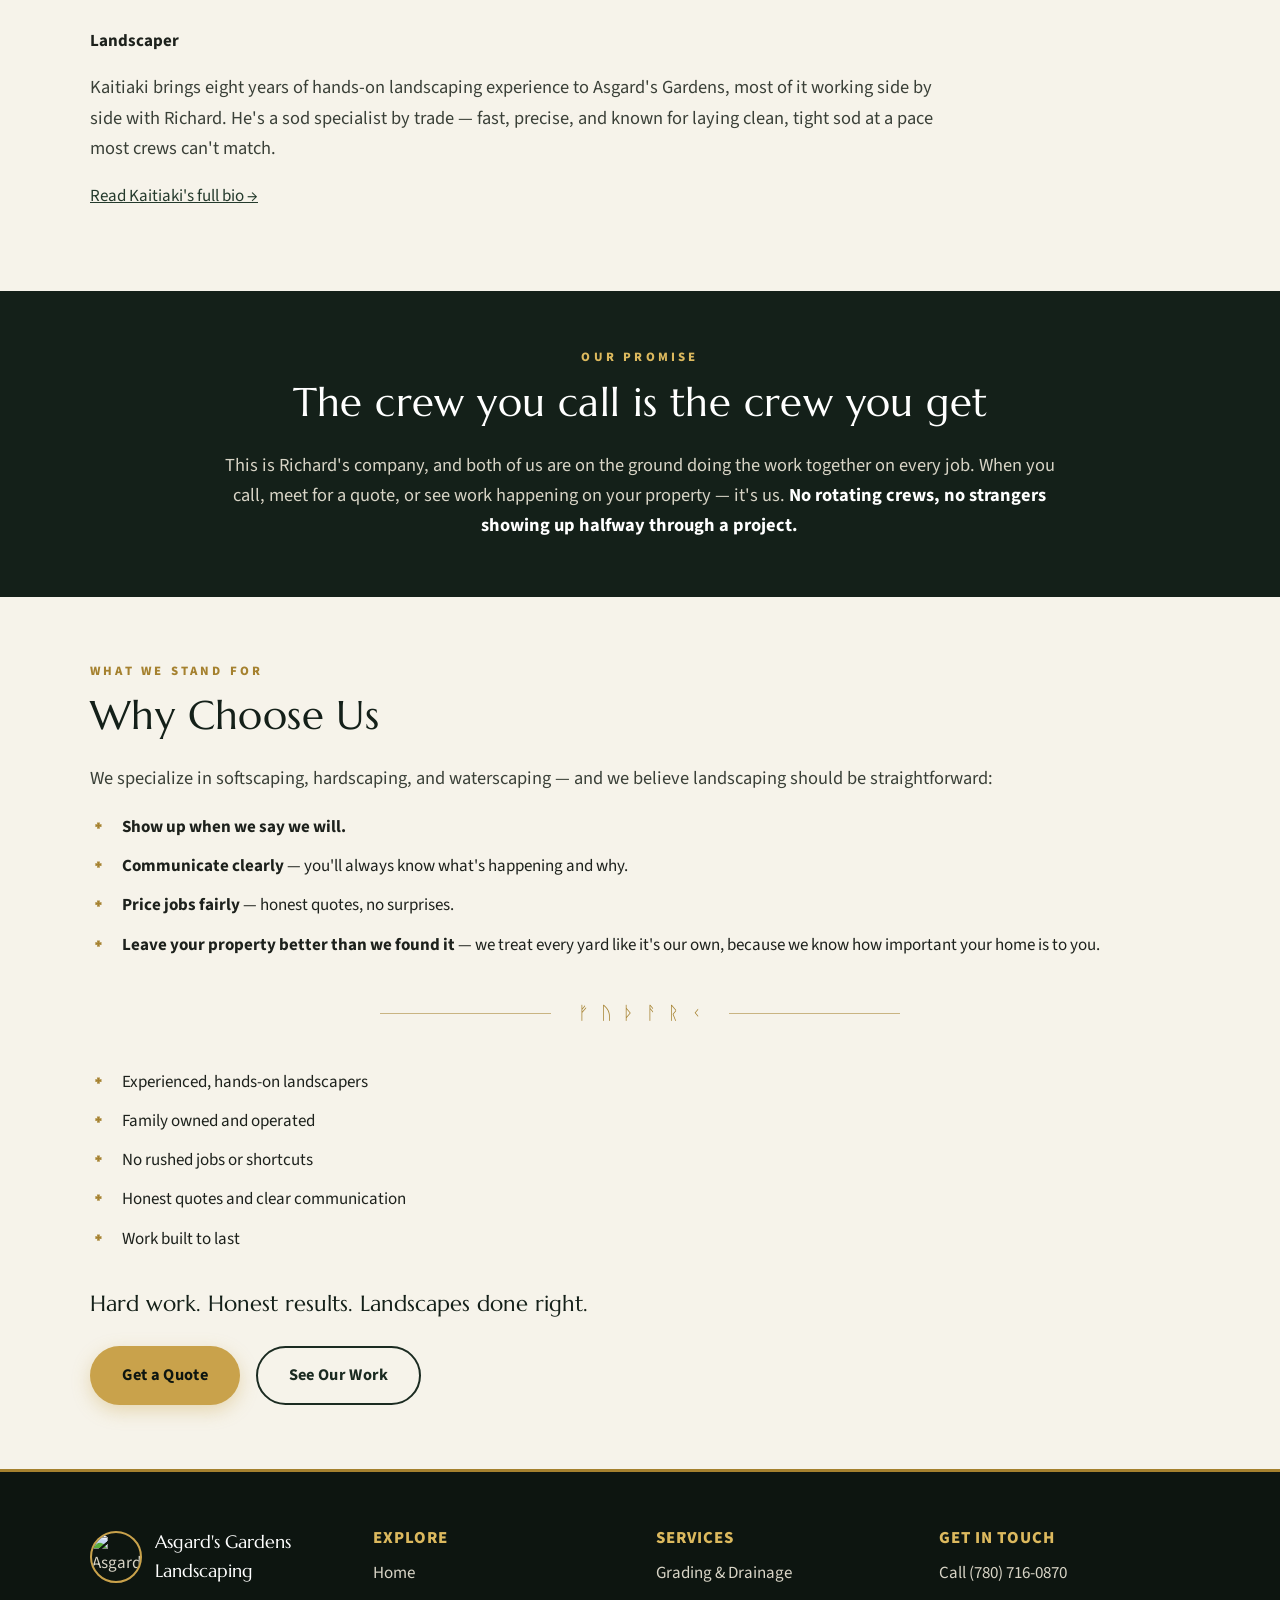
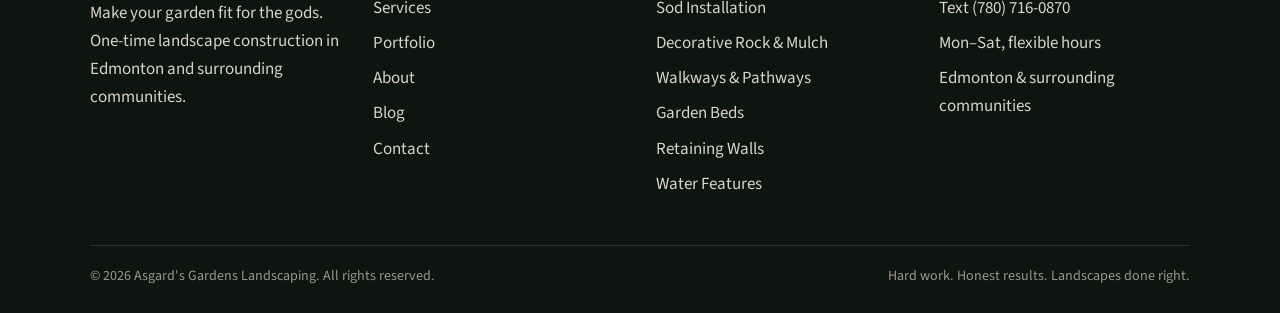
==== commit 7dd7471d: "About teasers text-only; Kaitiaki photo on bio page" ====
--- a/about.html
+++ b/about.html
@@ -82,18 +82,11 @@
 
     <section aria-labelledby="richard-heading">
       <div class="wrap">
-        <div class="split">
-          <div>
-            <img class="framed" src="assets/img/IMG_20261007_150405.jpg" alt="Richard Winter, owner and foreman of Asgard's Gardens Landscaping" loading="lazy">
-          </div>
-          <div>
-            <span class="eyebrow">Meet the team</span>
-            <h2 id="richard-heading"><a href="richard-winter.html">Richard Winter</a></h2>
-            <p><strong>Owner &amp; Foreman</strong></p>
-            <p class="lede">Richard Winter is the owner and foreman of Asgard's Gardens Landscaping, bringing decades of outdoor and landscaping experience to the work — from wildfire fighting to six weeks of training through Aquascape University in Dallas, Texas.</p>
-            <p><a href="richard-winter.html">Read Richard's full bio →</a></p>
-          </div>
-        </div>
+        <span class="eyebrow">Meet the team</span>
+        <h2 id="richard-heading"><a href="richard-winter.html">Richard Winter</a></h2>
+        <p><strong>Owner &amp; Foreman</strong></p>
+        <p class="lede" style="max-width: 46em;">Richard Winter is the owner and foreman of Asgard's Gardens Landscaping, bringing decades of outdoor and landscaping experience to the work — from wildfire fighting to six weeks of training through Aquascape University in Dallas, Texas.</p>
+        <p><a href="richard-winter.html">Read Richard's full bio →</a></p>
       </div>
     </section>
 
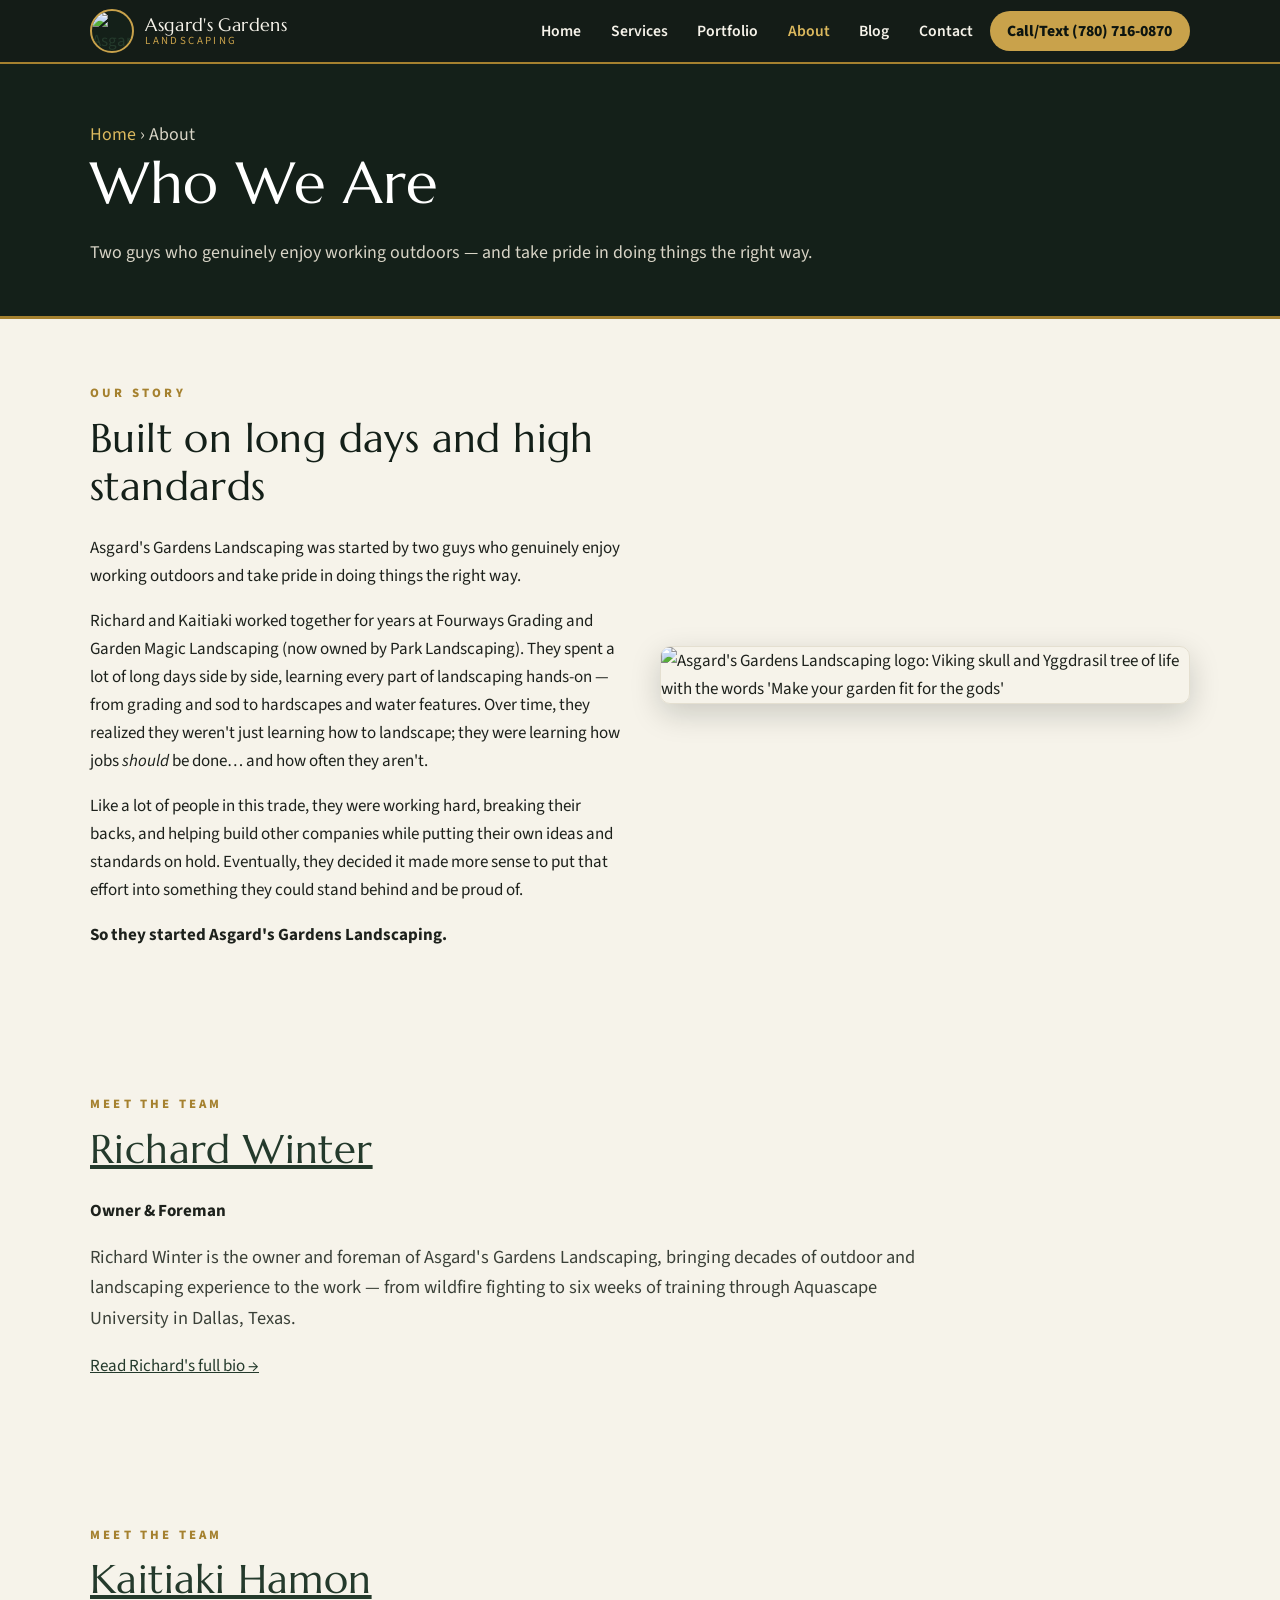
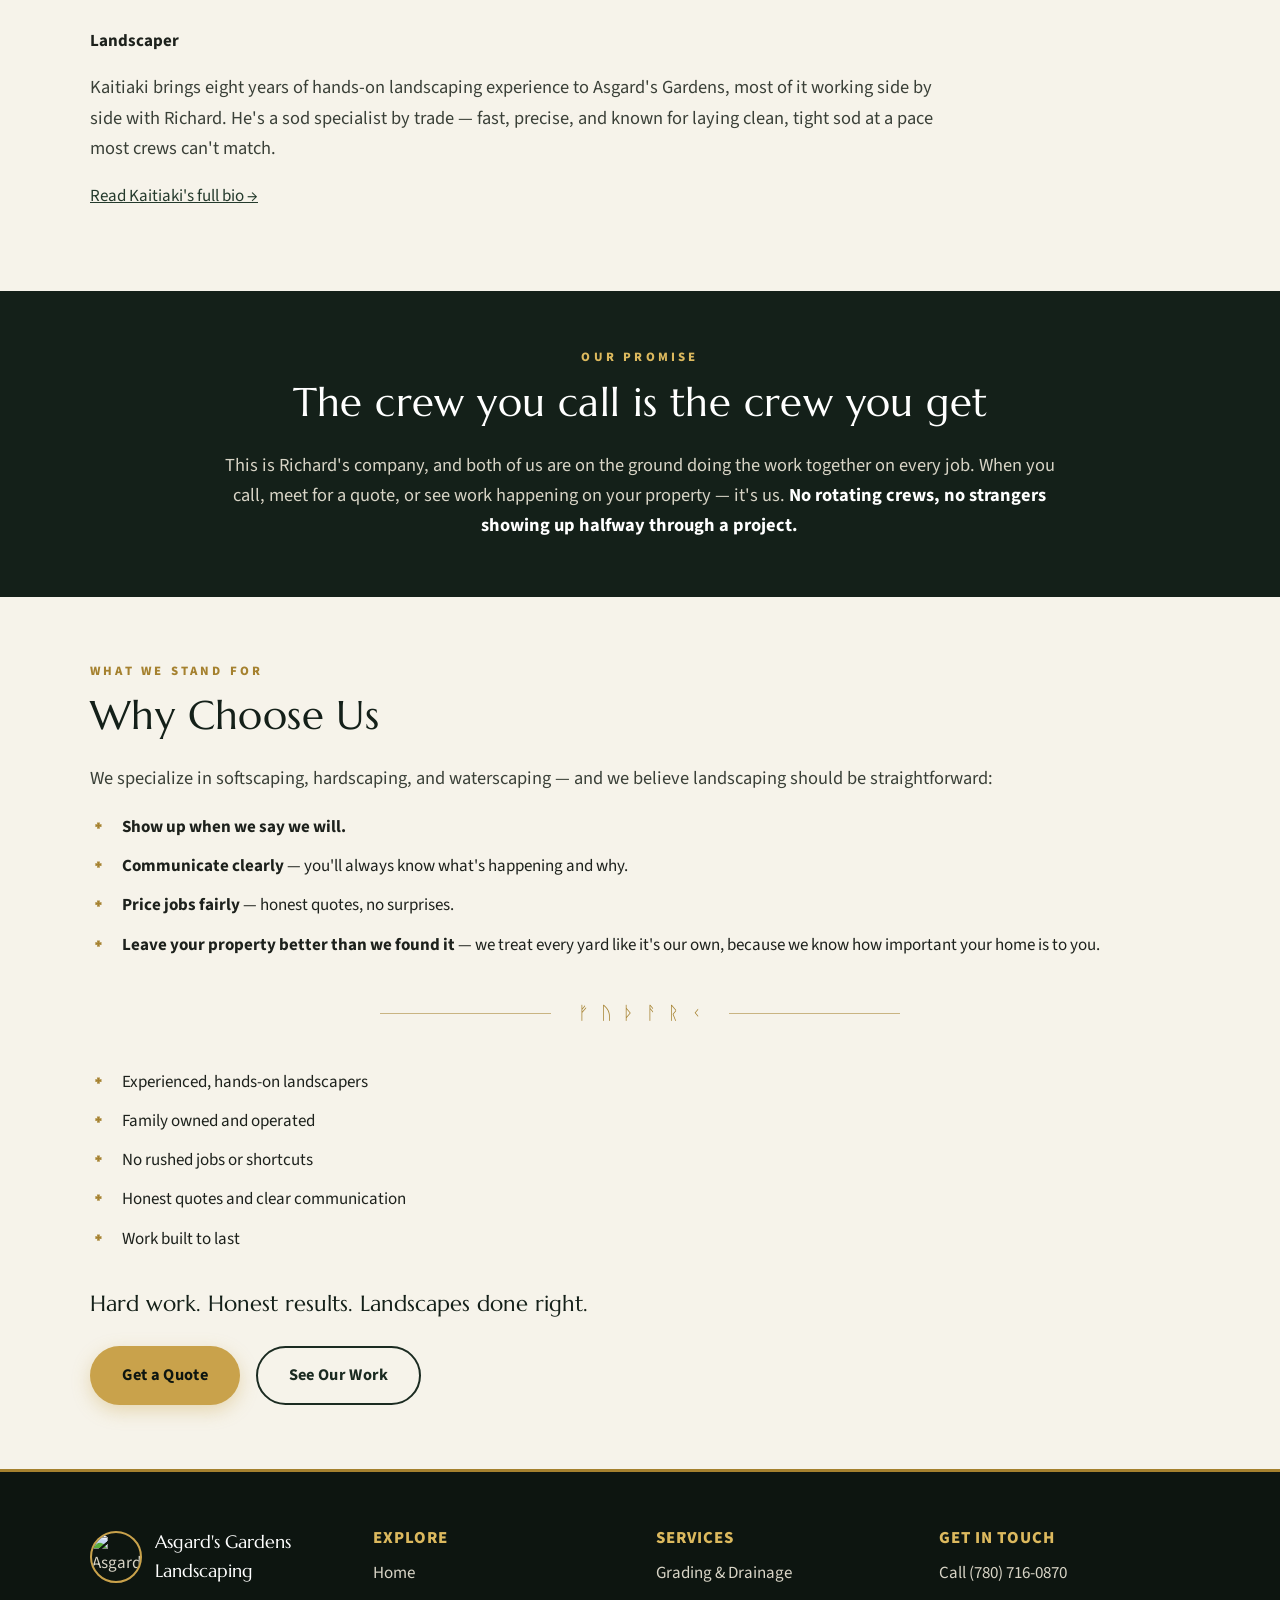
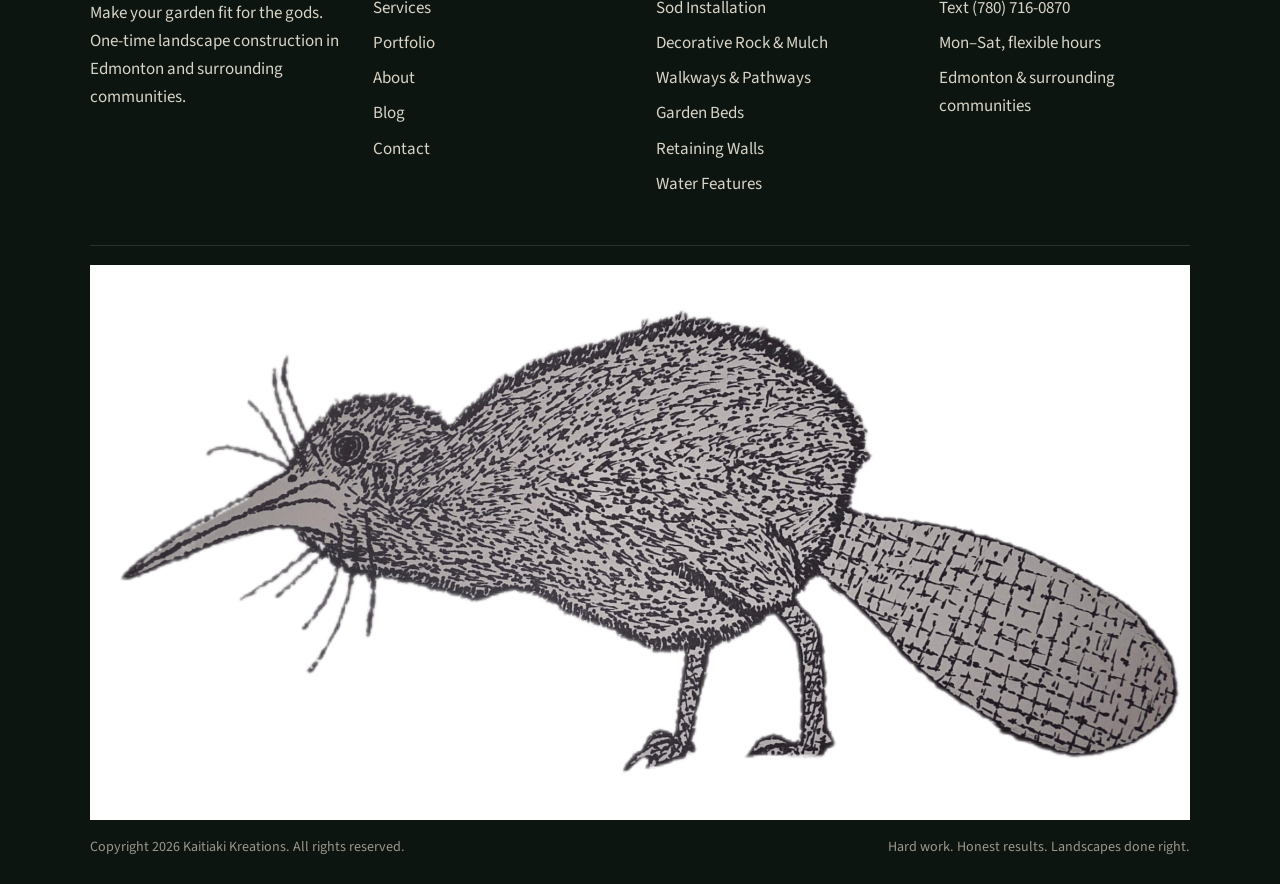
==== commit 1a682fb6: "Footer: Copyright Kaitiaki Kreations with beaver-kiwi watermark" ====
--- a/about.html
+++ b/about.html
@@ -179,8 +179,9 @@
           </ul>
         </div>
       </div>
-      <div class="footer-bottom">
-        <span>© <span data-year>2026</span> Asgard's Gardens Landscaping. All rights reserved.</span>
+      <div class="footer-bottom footer-credit">
+        <img class="footer-watermark" src="assets/img/InShot_20261007_153413687.jpg" alt="" aria-hidden="true" loading="lazy">
+        <span>Copyright <span data-year>2026</span> Kaitiaki Kreations. All rights reserved.</span>
         <span>Hard work. Honest results. Landscapes done right.</span>
       </div>
     </div>
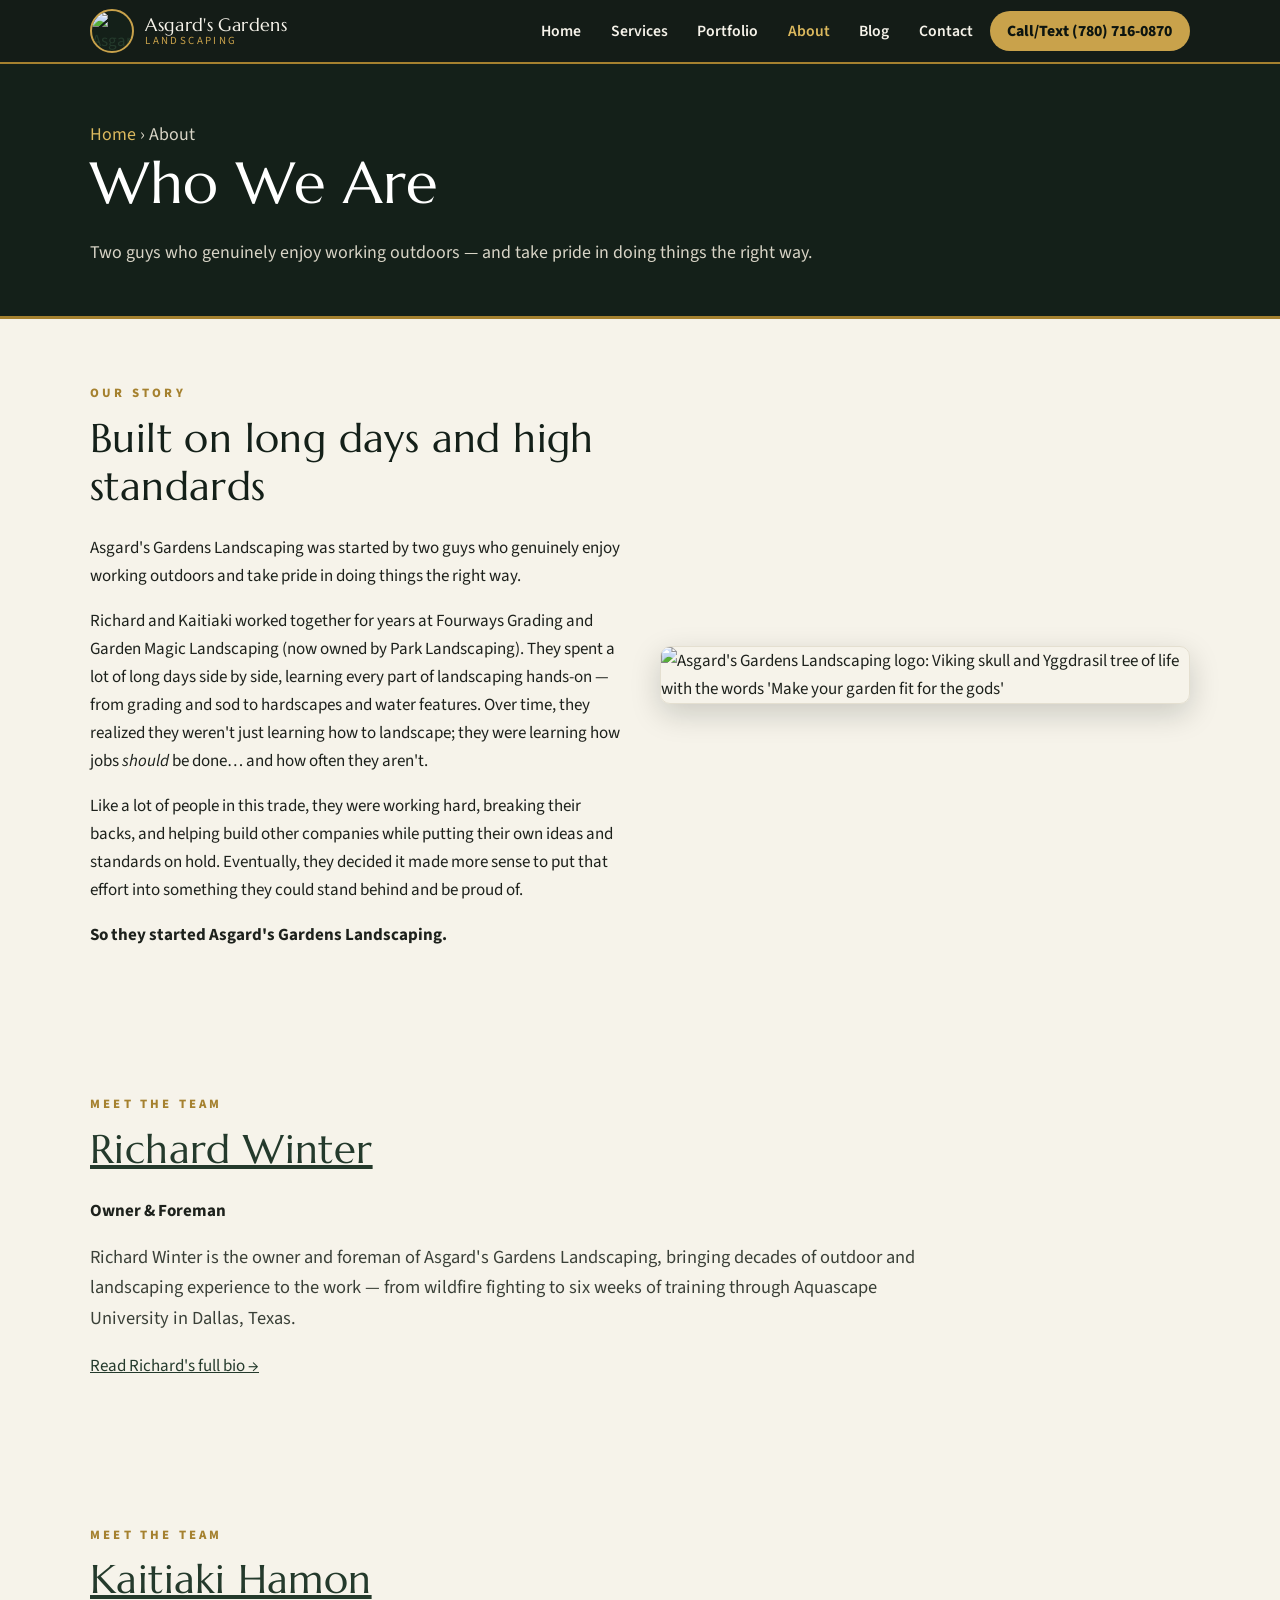
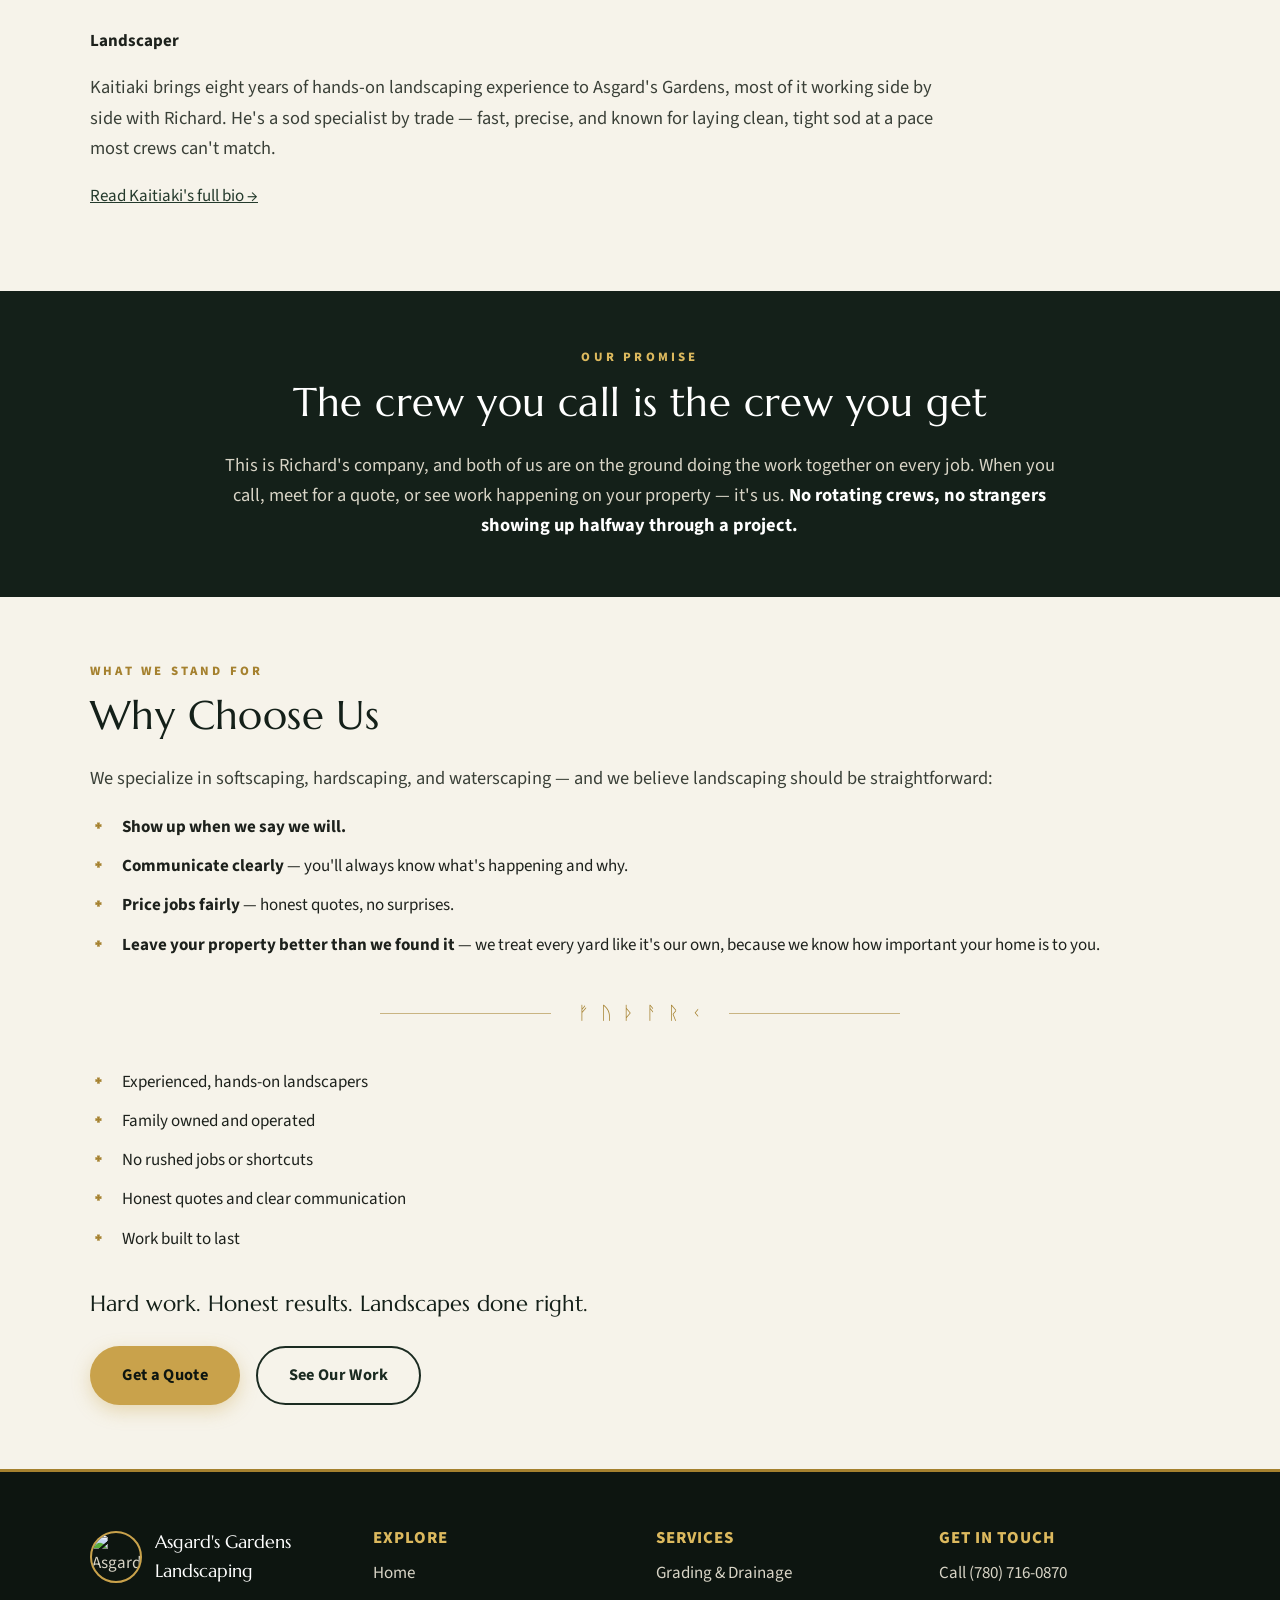
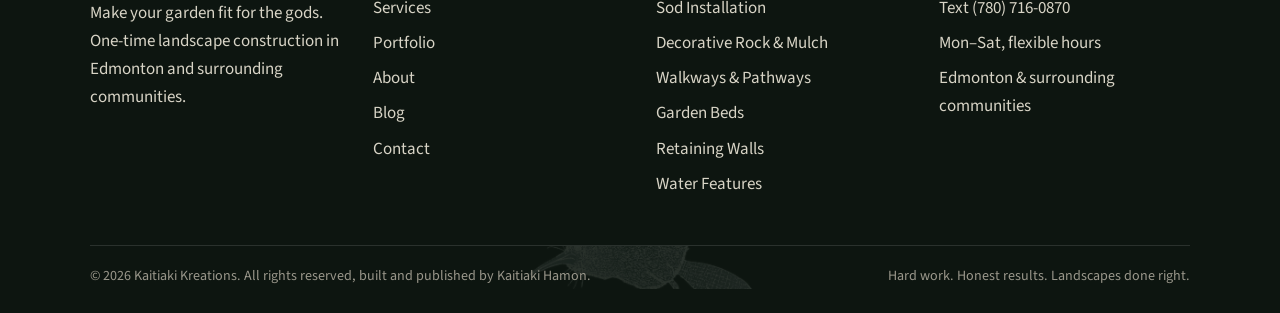
==== commit 62cf476d: "Footer credit line wording" ====
--- a/about.html
+++ b/about.html
@@ -181,7 +181,7 @@
       </div>
       <div class="footer-bottom footer-credit">
         <img class="footer-watermark" src="assets/img/InShot_20261007_153413687.jpg" alt="" aria-hidden="true" loading="lazy">
-        <span>Copyright <span data-year>2026</span> Kaitiaki Kreations. All rights reserved.</span>
+        <span>© <span data-year>2026</span> Kaitiaki Kreations. All rights reserved, built and published by Kaitiaki Hamon.</span>
         <span>Hard work. Honest results. Landscapes done right.</span>
       </div>
     </div>
--- a/assets/css/style.css
+++ b/assets/css/style.css
@@ -363,7 +363,16 @@
   border-top: 1px solid rgba(255,255,255,0.12); padding-top: 1.2rem;
   display: flex; justify-content: space-between; gap: 1rem; flex-wrap: wrap;
   font-size: 0.88rem; color: var(--stone-mid);
-}
+  position: relative; overflow: hidden;
+}
+.footer-watermark {
+  position: absolute; top: 50%; left: 50%;
+  transform: translate(-50%, -50%);
+  height: 280%; width: auto; max-width: none;
+  opacity: 0.15; filter: invert(1); mix-blend-mode: screen;
+  pointer-events: none;
+}
+.footer-credit > span { position: relative; }
 
 /* ---------- Utilities ---------- */
 .text-center { text-align: center; }
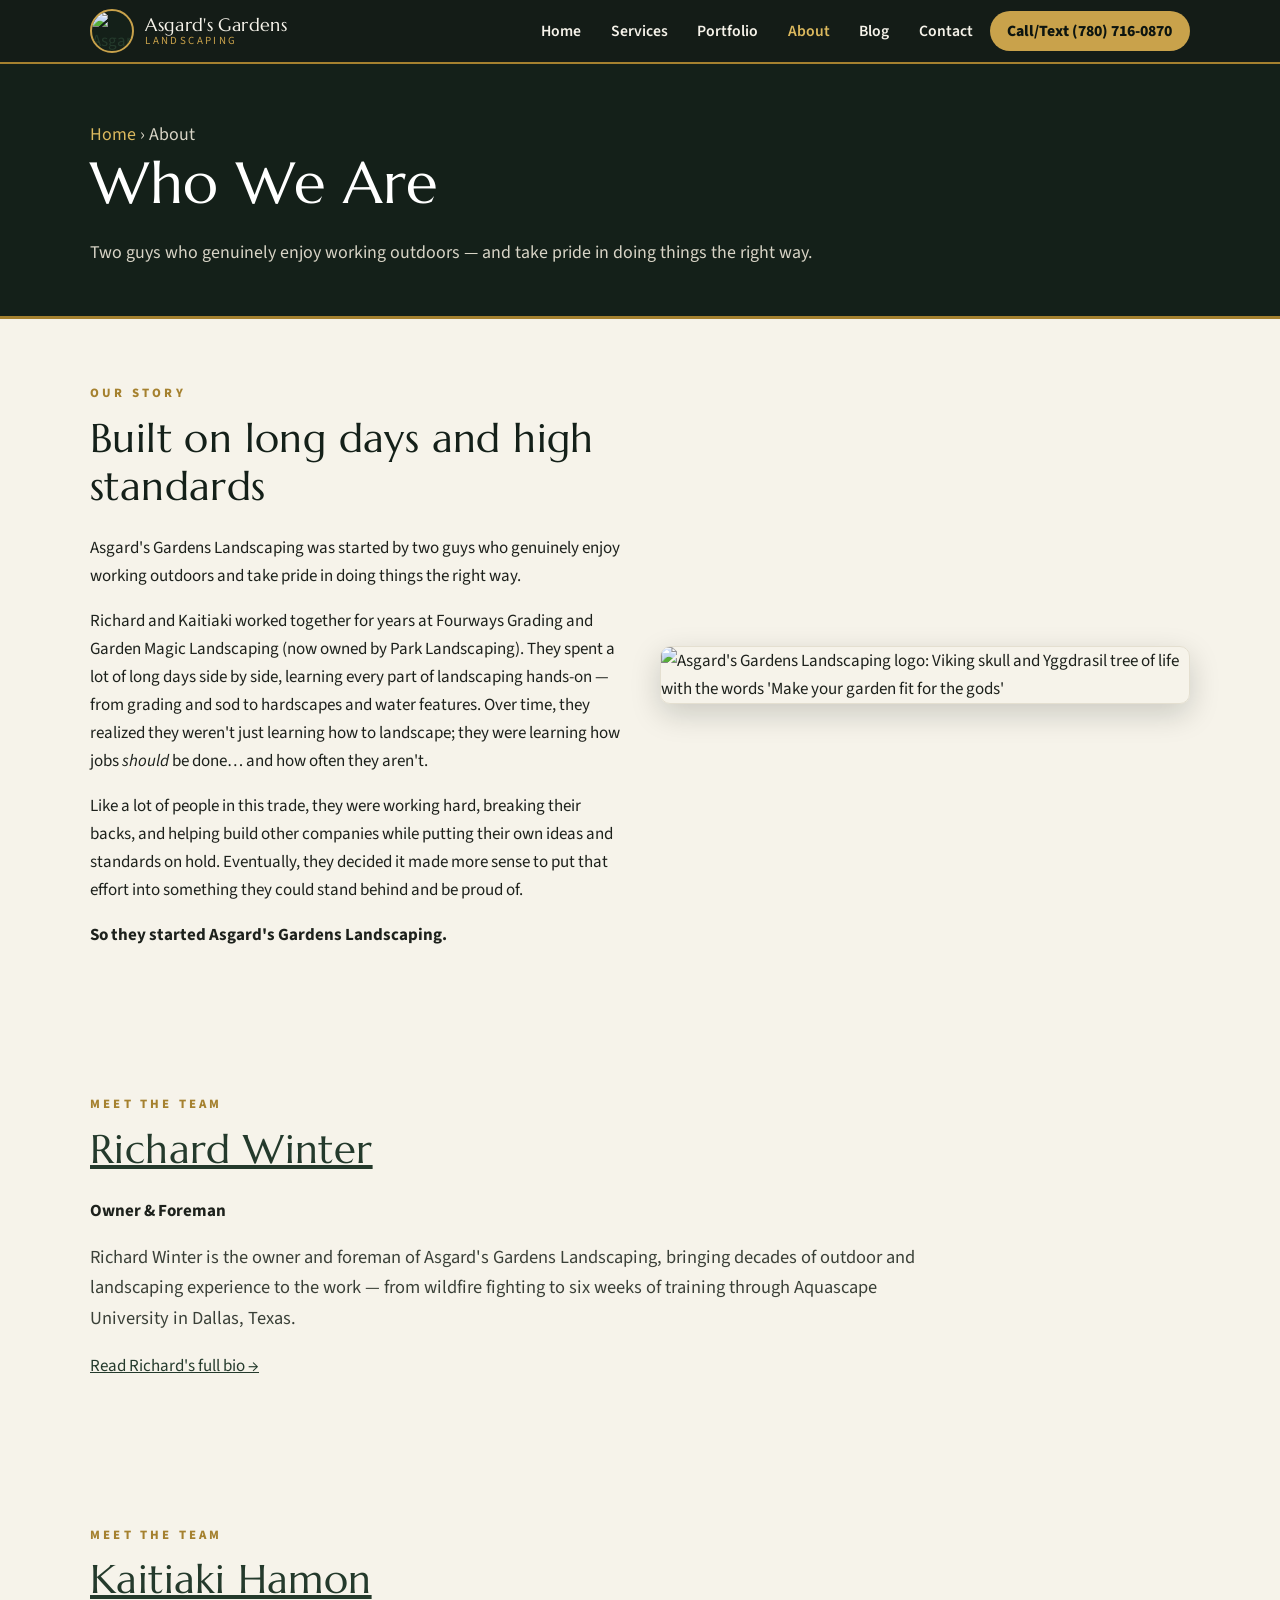
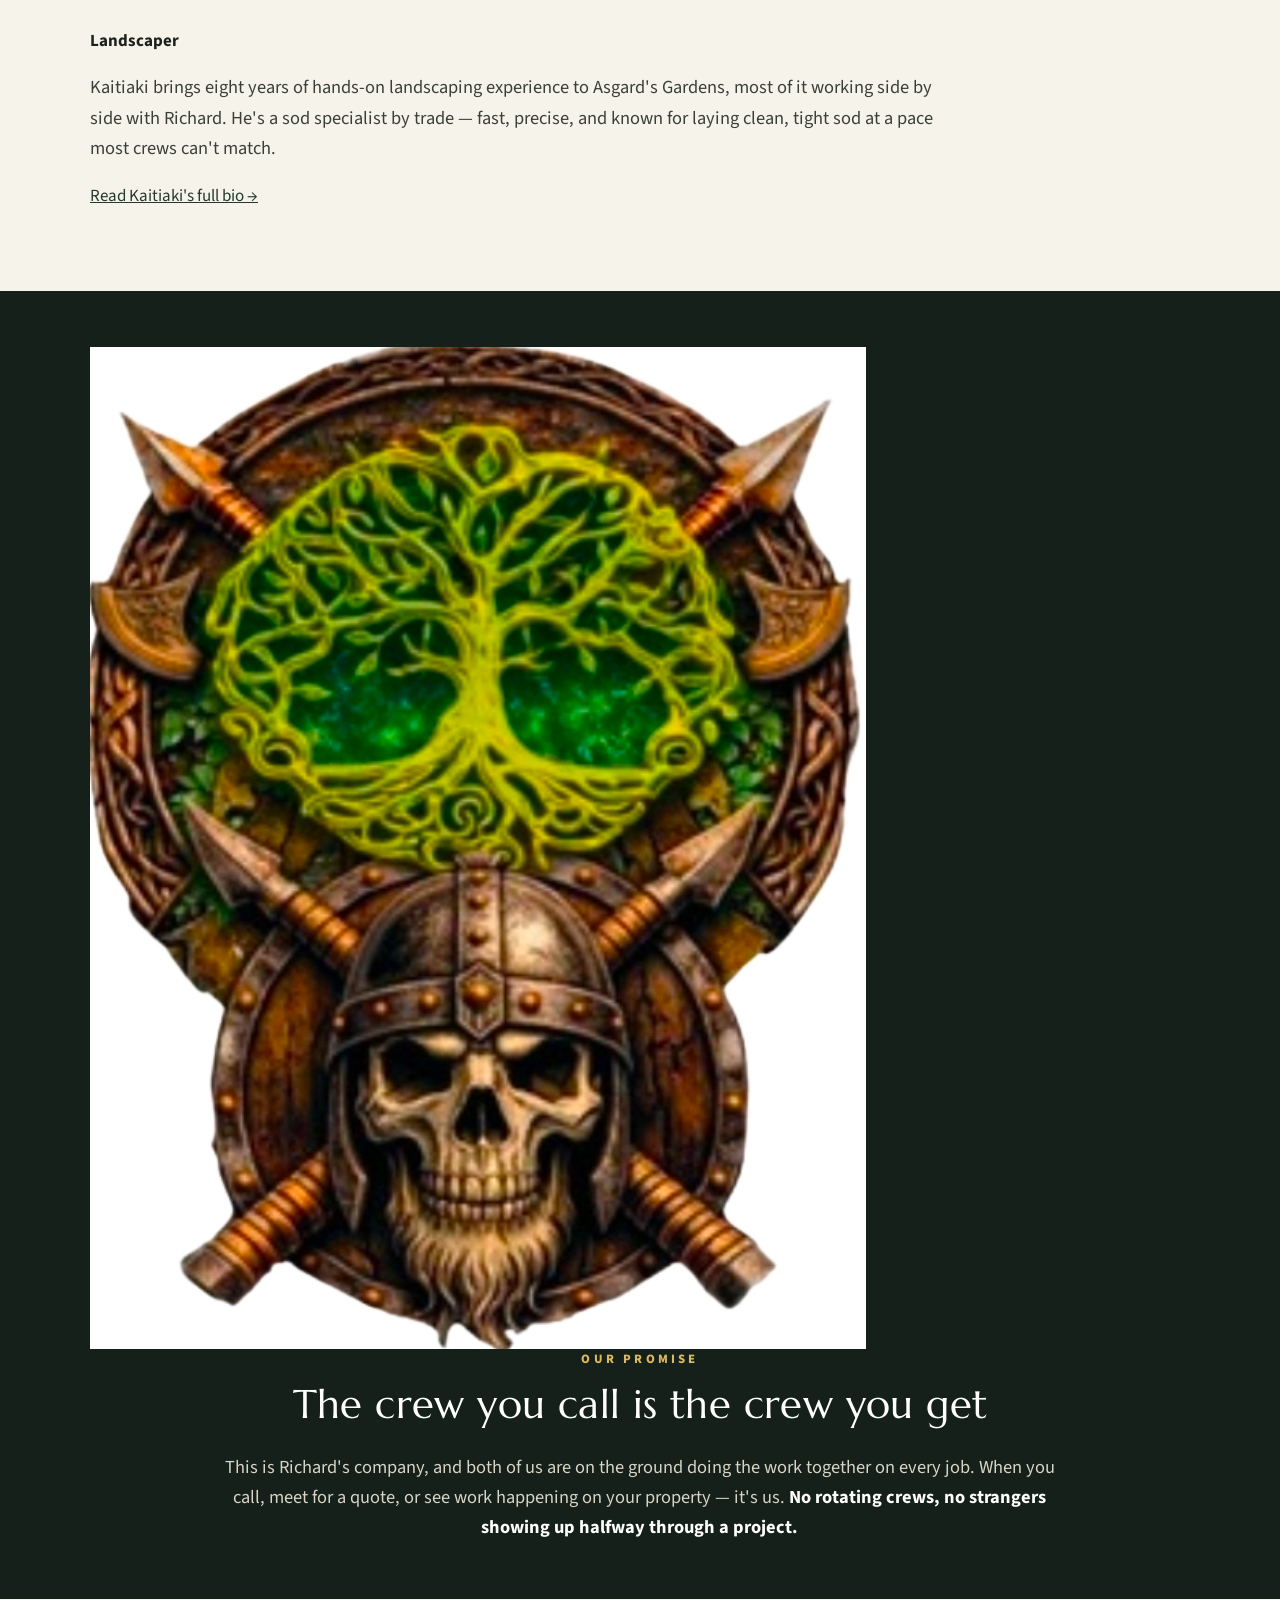
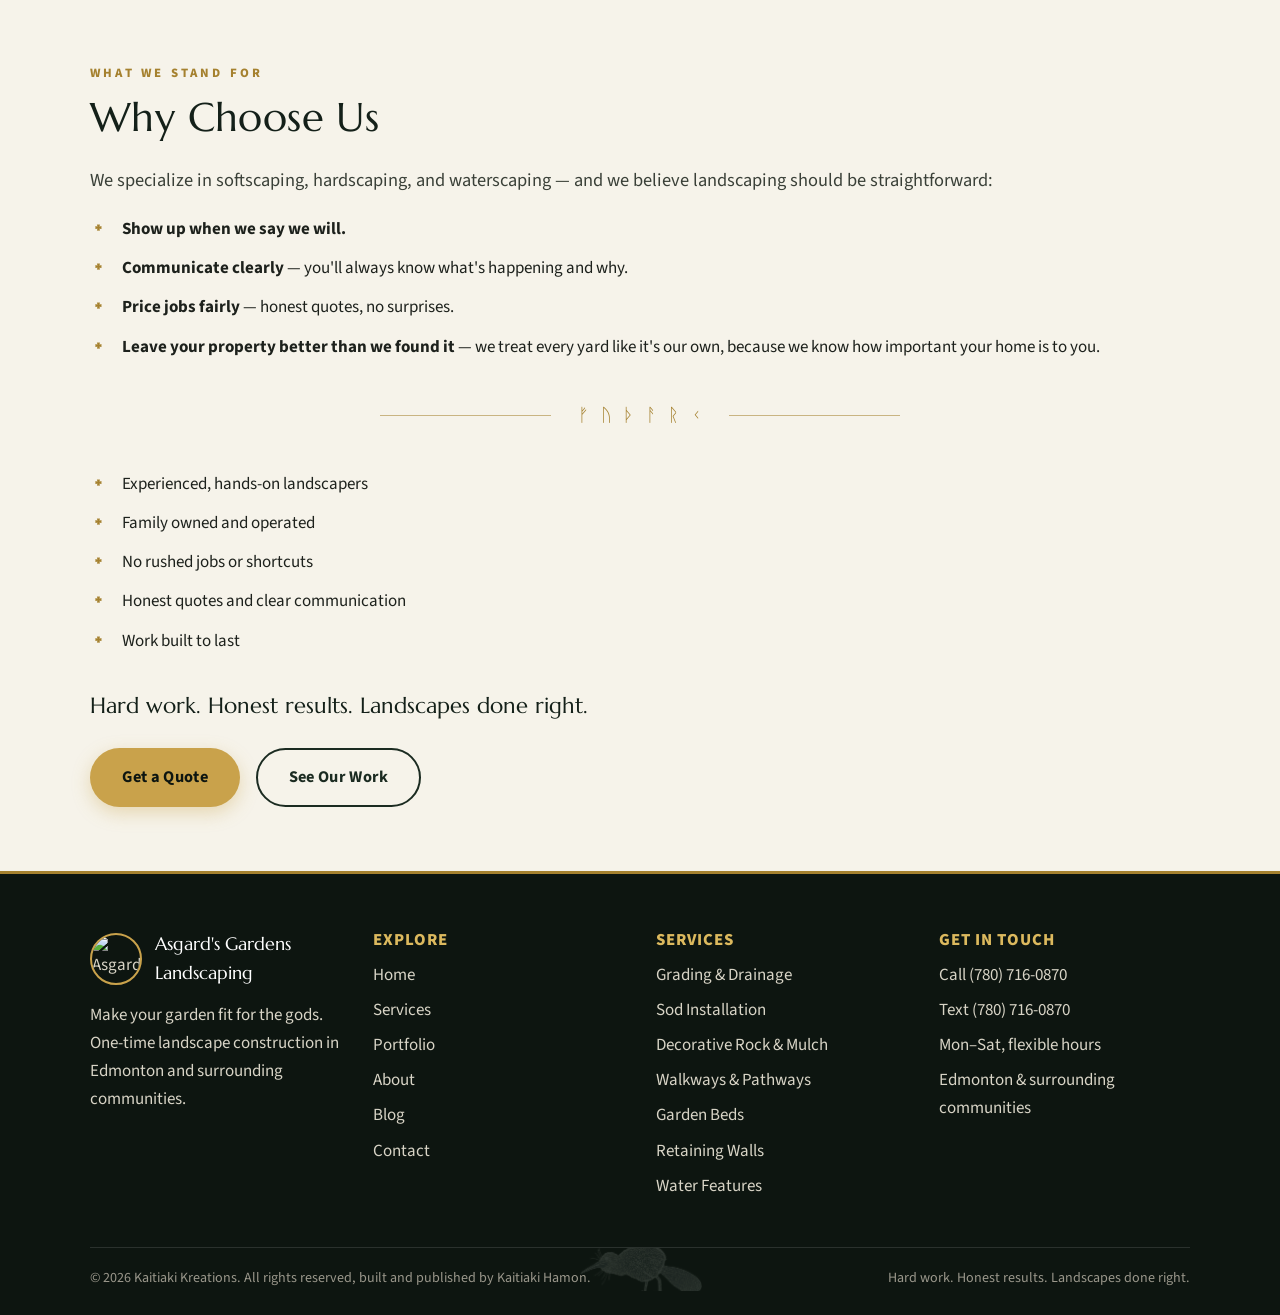
==== commit b810de77: "Skull emblem seal on About promise band" ====
--- a/about.html
+++ b/about.html
@@ -102,6 +102,7 @@
 
     <section class="section-dark" aria-labelledby="promise-heading" style="padding: 3.5rem 0;">
       <div class="wrap text-center">
+        <img class="emblem-seal" src="Screenshot_20261007_114823_Canva.jpg" alt="Asgard's Gardens Landscaping emblem: Viking skull in a helmet beneath the Yggdrasil tree of life, with crossed axes" loading="lazy">
         <span class="eyebrow">Our promise</span>
         <h2 id="promise-heading">The crew you call is the crew you get</h2>
         <p class="lede" style="max-width: 46em; margin: 0 auto;">This is Richard's company, and both of us are on the ground doing the work together on every job. When you call, meet for a quote, or see work happening on your property — it's us. <strong style="color:#fff;">No rotating crews, no strangers showing up halfway through a project.</strong></p>
--- a/assets/css/style.css
+++ b/assets/css/style.css
@@ -368,8 +368,8 @@
 .footer-watermark {
   position: absolute; top: 50%; left: 50%;
   transform: translate(-50%, -50%);
-  height: 280%; width: auto; max-width: none;
-  opacity: 0.15; filter: invert(1); mix-blend-mode: screen;
+  height: 150%; width: auto; max-width: none;
+  opacity: 0.18; filter: invert(1); mix-blend-mode: screen;
   pointer-events: none;
 }
 .footer-credit > span { position: relative; }
